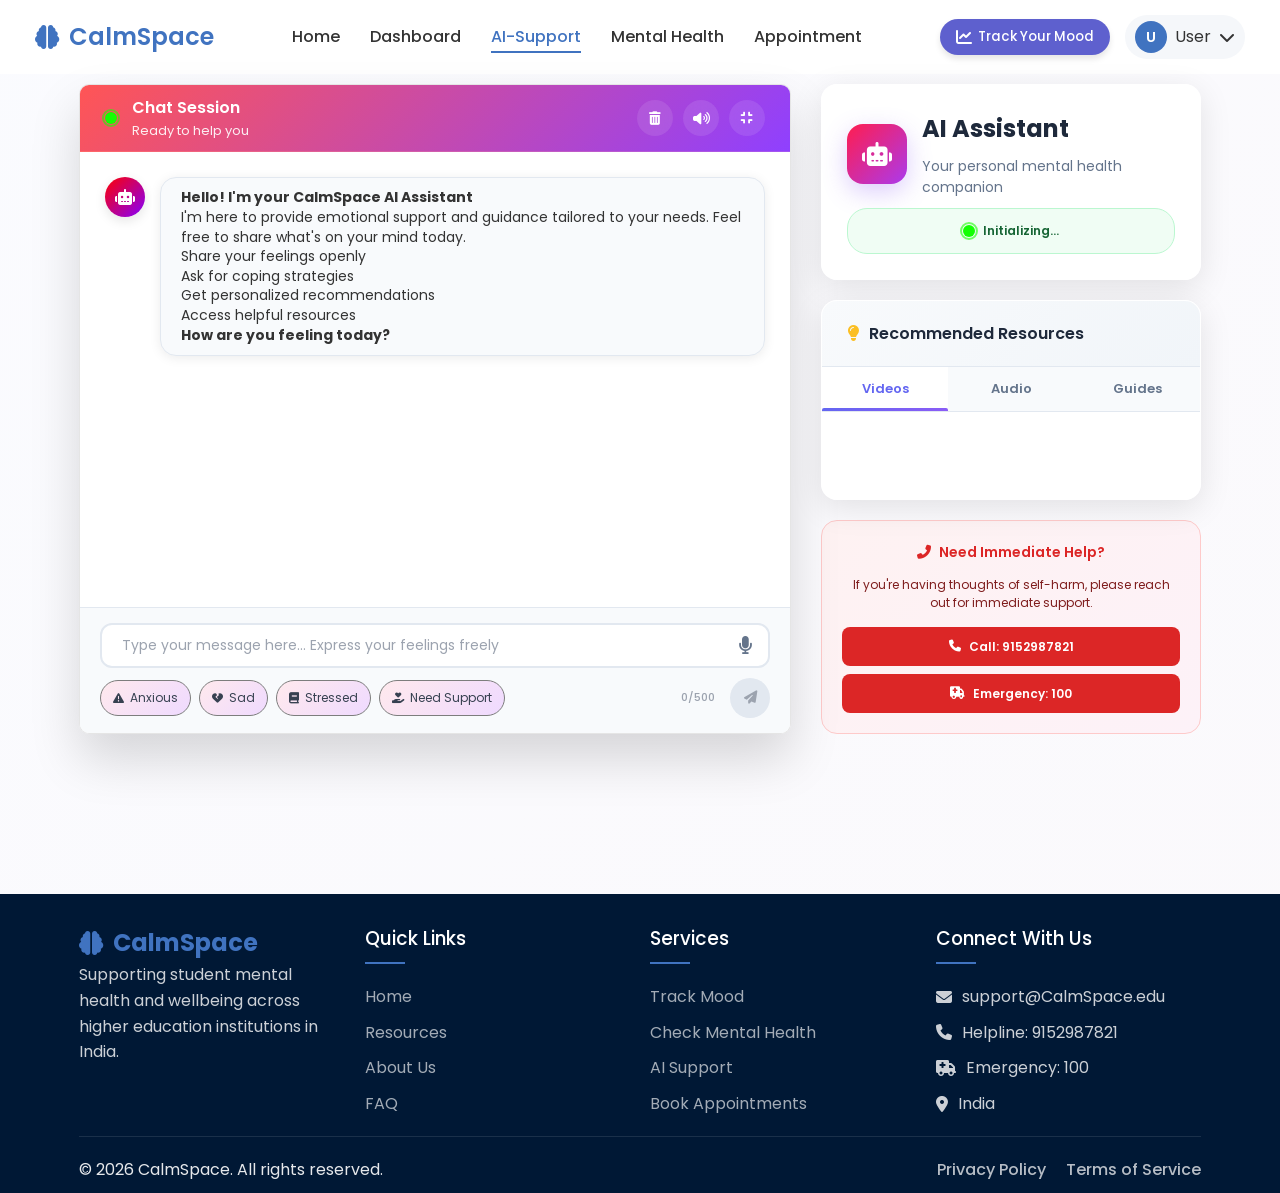
==== AI-support.html @ 94ec0b8b "initial commit - frontend" ====
<!DOCTYPE html>
<html lang="en">
<head>
    <meta charset="UTF-8">
    <meta name="viewport" content="width=device-width, initial-scale=1.0">
    <!-- Primary Meta Tags -->
    <meta name="description" content="CalmSpace AI Support - Get personalized mental health support through our AI-powered chat assistant.">
    <meta name="keywords" content="AI support, mental health chat, student counseling, emotional support, AI therapist">
    <meta name="author" content="CalmSpace Warriors">
    <meta name="robots" content="noindex, nofollow"> <!-- Protected page -->
    <meta name="theme-color" content="#6A0DAD">
    
    <!-- Security Meta Tags -->
    <meta name="referrer" content="strict-origin-when-cross-origin">
    
    <!-- Favicon -->
    <link rel="apple-touch-icon" sizes="180x180" href="images/ico.png">
    <link rel="icon" type="image/png" sizes="32x32" href="images/ico.png">
    <link rel="icon" type="image/png" sizes="16x16" href="images/ico.png">
    <link rel="manifest" href="images/favicon/site.webmanifest">
    
    <!-- Mobile App Capability -->
    <meta name="mobile-web-app-capable" content="yes">
    <meta name="apple-mobile-web-app-capable" content="yes">
    <meta name="apple-mobile-web-app-status-bar-style" content="black-translucent">
    
    <!-- Authentication Required -->
    <meta name="auth-required" content="true">
    
    <title>CalmSpace - AI Support</title>
    <link rel="stylesheet" href="css/styles.css">
    <link rel="stylesheet" href="css/dashboard.css">
    <link rel="stylesheet" href="css/ai-support.css">
    <link rel="stylesheet" href="https://cdnjs.cloudflare.com/ajax/libs/font-awesome/6.4.0/css/all.min.css">
    <link href="https://fonts.googleapis.com/css2?family=Inter:wght@300;400;500;600;700&family=Poppins:wght@300;400;500;600;700&display=swap" rel="stylesheet">
</head>
<body>
    <!-- Add notification container -->
    <div class="notifications-container" id="notifications-container"></div>
    
    <!-- Header Section -->
    <header>
        <div class="container">
            <div class="logo">
                <i class="fas fa-brain"></i>
                <h1>CalmSpace</h1>
            </div>
            <nav>
                <ul class="nav-links">
                    <li><a href="index.html">Home</a></li>
                    <li><a href="dashboard.html">Dashboard</a></li>
                    <li><a href="AI-support.html" class="active">AI-Support</a></li>
                    <li><a href="mental-home.html">Mental Health</a></li>
                    <li><a href="appointment.html">Appointment</a></li>
                </ul>
            </nav>
            <div style="display: flex; gap: 15px; align-items: center;">
                <div id="mood-tracker-container">
                    <button class="mood-tracker-btn" id="mood-tracker-btn" onclick="window.location.href='mood.html'">
                        <i class="fas fa-chart-line"></i> Track Your Mood
                    </button>
                </div>
                
                <!-- User profile dropdown -->
                <div class="user-profile-dropdown">
                    <div class="profile-trigger" id="profile-trigger">
                        <div class="avatar-circle" id="header-avatar">U</div>
                        <span id="header-username">User</span>
                        <i class="fas fa-chevron-down"></i>
                    </div>
                    <div class="dropdown-menu" id="profile-dropdown">
                        <a href="profile.html" class="dropdown-item">
                            <i class="fas fa-user"></i> Profile
                        </a>
                        <a href="settings.html" class="dropdown-item">
                            <i class="fas fa-cog"></i> Settings
                        </a>
                        <div class="dropdown-divider"></div>
                        <a href="#" id="logout-btn" class="dropdown-item">
                            <i class="fas fa-sign-out-alt"></i> Sign Out
                        </a>
                    </div>
                </div>
            </div>
            <div class="hamburger">
                <span></span>
                <span></span>
                <span></span>
            </div>
        </div>
    </header>

    <!-- AI Support Section -->
    <section id="ai-support" class="ai-support-container">
        <div class="container">
            <!-- Chat Interface -->
            <div class="chat-interface">
                <!-- Main Chat Container -->
                <div class="chat-container" id="chat-container">
                    <div class="chat-header">
                        <div class="chat-header-info">
                            <div class="ai-status-indicator"></div>
                            <div class="ai-info">
                                <h3>Chat Session</h3>
                                <p class="ai-status" id="chat-status">Ready to help you</p>
                            </div>
                        </div>
                        <div class="chat-controls">
                            <button class="chat-control-btn" id="clear-chat-btn" title="Clear Chat">
                                <i class="fas fa-trash-alt"></i>
                            </button>
                            <button class="chat-control-btn" id="toggle-speech-btn" title="Read responses aloud">
                                <i class="fas fa-volume-up"></i>
                            </button>
                            <button class="chat-control-btn" id="toggle-chat-btn" title="Minimize Chat">
                                <i class="fas fa-compress"></i>
                            </button>
                        </div>
                    </div>

                    <div class="chat-messages" id="chat-messages">
                        <div class="message ai-message">
                            <div class="message-avatar">
                                <i class="fas fa-robot"></i>
                            </div>
                            <div class="message-content">
                                <div class="message-text">
                                    <h4>Hello! I'm your CalmSpace AI Assistant</h4>
                                    <p>I'm here to provide emotional support and guidance tailored to your needs. Feel free to share what's on your mind today.</p>
                                    <ul>
                                        <li>Share your feelings openly</li>
                                        <li>Ask for coping strategies</li>
                                        <li>Get personalized recommendations</li>
                                        <li>Access helpful resources</li>
                                    </ul>
                                    <p><strong>How are you feeling today?</strong></p>
                                </div>
                                <div class="message-time" id="welcome-time"></div>
                            </div>
                        </div>
                    </div>

                    <div class="typing-indicator" id="typing-indicator">
                        <div class="typing-animation">
                            <div class="typing-dot"></div>
                            <div class="typing-dot"></div>
                            <div class="typing-dot"></div>
                        </div>
                        <span>AI is thinking...</span>
                    </div>
                    
                    <div class="chat-input-container">
                        <div class="chat-input-wrapper">
                            <textarea 
                                id="chat-input" 
                                placeholder="Type your message here... Express your feelings freely"
                                rows="1"
                                maxlength="500"
                            ></textarea>
                            <button class="voice-input-btn" id="voice-input-btn" title="Use voice input">
                                <i class="fas fa-microphone"></i>
                            </button>
                        </div>
                        
                        <div class="input-actions">
                            <div class="input-actions-left">
                                <button class="quick-action-btn" data-message="I'm feeling anxious and overwhelmed">
                                    <i class="fas fa-exclamation-triangle"></i>
                                    Anxious
                                </button>
                                <button class="quick-action-btn" data-message="I'm feeling sad and lonely">
                                    <i class="fas fa-heart-broken"></i>
                                    Sad
                                </button>
                                <button class="quick-action-btn" data-message="I'm stressed about my studies">
                                    <i class="fas fa-book"></i>
                                    Stressed
                                </button>
                                <button class="quick-action-btn" data-message="I need motivation and encouragement">
                                    <i class="fas fa-hand-holding-heart"></i>
                                    Need Support
                                </button>
                            </div>
                            <div class="input-actions-right">
                                <span class="char-count" id="char-count">0/500</span>
                                <button class="send-btn" id="send-btn" disabled>
                                    <i class="fas fa-paper-plane"></i>
                                </button>
                            </div>
                        </div>
                    </div>
                </div>

                <!-- Sidebar -->
                <div class="chat-sidebar">
                    <!-- AI Assistant Header - Updated Structure -->
                    <div class="ai-assistant-header">
                        <div class="ai-header-content">
                            <div class="ai-header-main">
                                <div class="ai-header-avatar">
                                    <i class="fas fa-robot"></i>
                                </div>
                                <div class="ai-header-info">
                                    <h1>AI Assistant</h1>
                                    <p>Your personal mental health companion</p>
                                </div>
                            </div>
                            <div class="mood-status-pill" id="mood-status-pill">
                                <div class="ai-status-indicator"></div>
                                <span id="ai-status">Initializing...</span>
                            </div>
                        </div>
                    </div>

                    <!-- Resources Panel -->
                    <div class="resources-panel" id="resources-panel">
                        <h3>
                            <i class="fas fa-lightbulb"></i>
                            Recommended Resources
                        </h3>
                        
                        <div class="resource-tabs">
                            <button class="resource-tab active" data-tab="videos">Videos</button>
                            <button class="resource-tab" data-tab="audio">Audio</button>
                            <button class="resource-tab" data-tab="guides">Guides</button>
                        </div>
                        
                        <div class="resource-content active" id="videos-content">
                            <!-- Videos will be populated here -->
                        </div>
                        
                        <div class="resource-content" id="audio-content">
                            <!-- Audio will be populated here -->
                        </div>
                        
                        <div class="resource-content" id="guides-content">
                            <!-- Guides will be populated here -->
                        </div>
                    </div>

                    <!-- Crisis Support - Fixed Positioning and Styling -->
                    <div class="crisis-support">
                        <div class="crisis-content">
                            <h4>
                                <i class="fas fa-phone-alt"></i>
                                Need Immediate Help?
                            </h4>
                            <p>If you're having thoughts of self-harm, please reach out for immediate support.</p>
                            <div class="crisis-actions">
                                <a href="tel:9152987821" class="crisis-btn">
                                    <i class="fas fa-phone"></i>
                                    Call: 9152987821
                                </a>
                                <a href="tel:100" class="crisis-btn">
                                    <i class="fas fa-ambulance"></i>
                                    Emergency: 100
                                </a>
                            </div>
                        </div>
                    </div>
                </div>
            </div>
        </div>
    </section>

    <!-- Footer Section - Complete Content Added -->
    <footer id="contact">
        <div class="container">
            <div class="footer-top">
                <div class="footer-column">
                    <div class="logo">
                        <i class="fas fa-brain"></i>
                        <h2>CalmSpace</h2>
                    </div>
                    <p>Supporting student mental health and wellbeing across higher education institutions in India.</p>
                </div>

                <div class="footer-column">
                    <h3>Quick Links</h3>
                    <ul>
                        <li><a href="index.html">Home</a></li>
                        <li><a href="resources.html">Resources</a></li>
                        <li><a href="about.html">About Us</a></li>
                        <li><a href="faq.html">FAQ</a></li>
                    </ul>
                </div>

                <div class="footer-column">
                    <h3>Services</h3>
                    <ul>
                        <li><a href="mood.html">Track Mood</a></li>
                        <li><a href="mental-home.html">Check Mental Health</a></li>
                        <li><a href="AI-support.html">AI Support</a></li>
                        <li><a href="appointment.html">Book Appointments</a></li>
                    </ul>
                </div>

                <div class="footer-column">
                    <h3>Connect With Us</h3>
                    <ul>
                        <li><i class="fas fa-envelope"></i> support@CalmSpace.edu</li>
                        <li><i class="fas fa-phone"></i> Helpline: 9152987821</li>
                        <li><i class="fas fa-ambulance"></i> Emergency: 100</li>
                        <li><i class="fas fa-map-marker-alt"></i> India</li>
                    </ul>
                </div>
            </div>

            <div class="footer-bottom">
                <p>&copy; 2026 CalmSpace. All rights reserved.</p>
                <div class="footer-links">
                    <a href="policy.html">Privacy Policy</a>
                    <a href="terms.html">Terms of Service</a>
                </div>
            </div>
        </div>
    </footer>

    <script src="js/config.js"></script>
    <script src="js/script.js"></script>
    <script src="js/ai-support.js"></script>
</body>
</html>
---- css/styles.css ----
/* Global Styles */
:root {
    --primary-color: #4073c0;
    --secondary-color: #6b8eba;
    --accent-color: #5e60ce;
    --light-color: #f8f9fa;
    --dark-color: #001835;
    --success-color: #4ca154;
    --text-color: #333333;
    --background-color: #ffffff;
    --shadow: 0 4px 6px rgba(0, 0, 0, 0.1);
    --transition: all 0.3s ease;
}

* {
    margin: 0;
    padding: 0;
    box-sizing: border-box;
}

body {
    font-family: 'Poppins', sans-serif;
    color: var(--text-color);
    line-height: 1.6;
    background-color: var(--background-color);
}

.container {
    width: 90%;
    max-width: 1300px;
    margin: 0 auto;
    padding: 0 15px;
}

a {
    text-decoration: none;
    color: inherit;
}

ul {
    list-style: none;
}

button {
    cursor: pointer;
    font-family: 'Poppins', sans-serif;
}

img {
    max-width: 100%;
    height: auto;
}

.section-title {
    text-align: center;
    margin-bottom: 2rem;
    font-weight: 600;
    color: var(--primary-color);
    position: relative;
    padding-bottom: 10px;
}

.section-title::after {
    content: '';
    position: absolute;
    bottom: 0;
    left: 50%;
    transform: translateX(-50%);
    width: 80px;
    height: 3px;
    background-color: var(--accent-color);
    border-radius: 10px;
}

/* Button Styles */
.btn-primary,
.btn-secondary {
    padding: 10px 20px;
    border-radius: 30px;
    font-weight: 500;
    transition: var(--transition);
    border: none;
    outline: none;
}

.btn-primary {
    background-color: var(--primary-color);
    color: white;
    box-shadow: var(--shadow);
}

.btn-primary:hover {
    background-color: #3a5a8c;
    transform: translateY(-2px);
}

.btn-secondary {
    background-color: transparent;
    color: var(--primary-color);
    border: 2px solid var(--primary-color);
}

.btn-secondary:hover {
    background-color: var(--primary-color);
    color: white;
}

/* Header Styles */
header {
    background-color: white;
    box-shadow: 0 2px 10px rgba(0, 0, 0, 0.1);
    top: 0;
    z-index: 100;
    padding: 15px 0;
}

header .container {
    display: flex;
    justify-content: space-between;
    align-items: center;
    margin: 0 20px;
    width: auto;
    max-width: none;
}

.logo {
    display: flex;
    align-items: center;
    gap: 10px;
    color: var(--primary-color);
}

.logo i {
    font-size: 24px;
}

.logo h1 {
    font-size: 24px;
    font-weight: 600;
}

.nav-links {
    display: flex;
    gap: 30px;
}

.nav-links a {
    font-weight: 500;
    transition: var(--transition);
    position: relative;
}

.nav-links a:hover,
.nav-links a.active {
    color: var(--primary-color);
}

.nav-links a::after {
    content: '';
    position: absolute;
    bottom: -5px;
    left: 0;
    width: 0;
    height: 2px;
    background-color: var(--primary-color);
    transition: var(--transition);
}

.nav-links a:hover::after,
.nav-links a.active::after {
    width: 100%;
}

.auth-buttons {
    display: flex;
    gap: 10px;
}

/* New mood tracker button styles */
.mood-tracker-btn {
    background-color: var(--accent-color);
    color: white;
    padding: 8px 16px;
    border-radius: 30px;
    font-weight: 500;
    transition: var(--transition);
    border: none;
    outline: none;
    display: flex;
    align-items: center;
    gap: 6px;
    box-shadow: var(--shadow);
}

.mood-tracker-btn:hover {
    background-color: #4a4cb7;
}

.mood-tracker-btn i {
    font-size: 16px;
}

.mood-tracker-btn .mood-emoji {
    font-size: 1rem;
    margin-bottom: 0px;
}
.hamburger {
    display: none;
    flex-direction: column;
    gap: 5px;
    cursor: pointer;
    padding: 5px;
    z-index: 1000;
}

.hamburger span {
    width: 25px;
    height: 3px;
    background-color: var(--dark-color);
    border-radius: 5px;
    transition: var(--transition);
}

/* Show hamburger on mobile */
@media (max-width: 768px) {
    .hamburger {
        display: flex !important;
    }
    
    .nav-links {
        display: none !important;
    }
    
    .auth-buttons-container {
        display: none !important;
    }
    
    .user-profile-dropdown {
        display: none !important;
    }
    
    .mood-tracker-btn {
        display: none !important;
    }
}

/* Hero Section */
.hero {
    padding: 80px 0;
    background: linear-gradient(135deg, #f5f7fa 0%, #e4e9f2 100%);
}

.hero .container {
    display: flex;
    align-items: center;
    gap: 30px;
}

.hero-content {
    flex: 1;
}

.hero-content h1 {
    font-size: 2.8rem;
    margin-bottom: 20px;
    color: var(--primary-color);
    line-height: 1.2;
}

.hero-content p {
    font-size: 1.1rem;
    margin-bottom: 30px;
    color: var(--text-color);
}

.hero-buttons {
    display: flex;
    gap: 15px;
}

.hero-image {
    flex: 1;
    border-radius: 10px;
    overflow: hidden;
}

/* About Section Styles */
.about {
    padding: 100px 0;
    background-color: var(--background-color);
    position: relative;
    overflow: hidden;
}

.about::before {
    content: '';
    position: absolute;
    top: -100px;
    right: -100px;
    width: 300px;
    height: 300px;
    background-color: rgba(89, 134, 200, 0.05);
    border-radius: 50%;
    z-index: 0;
}

.about-container {
    display: flex;
    align-items: center;
    gap: 50px;
    position: relative;
    z-index: 1;
}

.about-content {
    flex: 1;
}

.about-text h3 {
    font-size: 1.8rem;
    margin-bottom: 20px;
    color: var(--primary-color);
}

.about-text p {
    margin-bottom: 20px;
    line-height: 1.8;
}

.key-points {
    display: grid;
    grid-template-columns: repeat(2, 1fr);
    gap: 30px;
    margin-top: 40px;
}

.key-point {
    display: flex;
    align-items: center;
    gap: 15px;
    transition: transform 0.3s ease;
}

.key-point:hover {
    transform: translateY(-5px);
}

.key-icon {
    width: 60px;
    height: 60px;
    background-color: rgba(74, 111, 165, 0.1);
    border-radius: 50%;
    display: flex;
    align-items: center;
    justify-content: center;
    flex-shrink: 0;
}

.key-icon i {
    font-size: 24px;
    color: var(--primary-color);
}

.key-info h4 {
    font-size: 1.8rem;
    font-weight: 600;
    color: var(--primary-color);
    margin-bottom: 5px;
    line-height: 1;
}

.key-info p {
    font-size: 0.9rem;
    color: var(--text-color);
    margin-bottom: 0;
}

.about-image {
    flex: 1;
    position: relative;
}

.image-container {
    position: relative;
    border-radius: 10px;
    overflow: hidden;
    box-shadow: var(--shadow);
}

.image-container img {
    width: 100%;
    height: auto;
    display: block;
    transition: transform 0.5s ease;
}

.image-container:hover img {
    transform: scale(1.05);
}

.image-overlay {
    position: absolute;
    top: 0;
    left: 0;
    width: 100%;
    height: 100%;
    background: linear-gradient(to bottom right, rgba(74, 111, 165, 0.2), transparent);
}

.experience-badge {
    position: absolute;
    bottom: -20px;
    left: -20px;
    width: 120px;
    height: 120px;
    background-color: var(--primary-color);
    border-radius: 50%;
    display: flex;
    flex-direction: column;
    align-items: center;
    justify-content: center;
    color: white;
    box-shadow: 0 5px 15px rgba(0, 0, 0, 0.2);
    padding: 15px;
    text-align: center;
}

.experience-badge .years {
    font-size: 2rem;
    font-weight: 700;
    line-height: 1;
}

.experience-badge .text {
    font-size: 0.8rem;
    margin-top: 5px;
}

/* Quick Links Section */
.quick-links {
    padding: 80px 0;
    background-color: var(--light-color);
}

.services-grid {
    display: grid;
    grid-template-columns: repeat(auto-fit, minmax(250px, 1fr));
    gap: 30px;
}

.service-card {
    background-color: white;
    border-radius: 10px;
    padding: 30px;
    box-shadow: var(--shadow);
    transition: var(--transition);
    text-align: center;
}

.service-card:hover {
    transform: translateY(-10px);
    box-shadow: 0 10px 20px rgba(0, 0, 0, 0.1);
}

.icon-container {
    width: 70px;
    height: 70px;
    background-color: rgba(74, 111, 165, 0.1);
    border-radius: 50%;
    display: flex;
    align-items: center;
    justify-content: center;
    margin: 0 auto 20px;
}

.icon-container i {
    font-size: 30px;
    color: var(--primary-color);
}

.service-card h3 {
    margin-bottom: 15px;
    color: var(--primary-color);
}

.service-card p {
    margin-bottom: 20px;
    color: var(--text-color);
}

.learn-more {
    color: var(--primary-color);
    font-weight: 500;
    display: inline-flex;
    align-items: center;
    gap: 5px;
    transition: var(--transition);
}

.learn-more:hover {
    gap: 8px;
}

/* Footer Section */
footer {
    background-color: var(--dark-color);
    color: white;
    padding: 30px 0 10px;
}

.footer-top {
    display: grid;
    grid-template-columns: repeat(auto-fit, minmax(200px, 1fr));
    gap: 20px;
    margin-bottom: 10px;
}

.footer-column h3 {
    margin-bottom: 20px;
    font-weight: 500;
    position: relative;
    padding-bottom: 10px;
}

.footer-column h3::after {
    content: '';
    position: absolute;
    bottom: 0;
    left: 0;
    width: 40px;
    height: 2px;
    background-color: var(--primary-color);
}

.footer-column p {
    margin-bottom: 20px;
    opacity: 0.8;
}

.footer-column ul li {
    margin-bottom: 10px;
}

.footer-column ul li a,
.footer-column ul li {
    opacity: 0.8;
    transition: var(--transition);
    display: flex;
    align-items: center;
    gap: 10px;
}

.footer-column ul li a:hover {
    opacity: 1;
    color: var(--primary-color);
}

.social-icons {
    display: flex;
    gap: 15px;
}

.social-icons a {
    width: 40px;
    height: 40px;
    background-color: rgba(255, 255, 255, 0.1);
    border-radius: 50%;
    display: flex;
    align-items: center;
    justify-content: center;
    transition: var(--transition);
}

.social-icons a:hover {
    background-color: var(--primary-color);
    transform: translateY(-3px);
}

.footer-bottom {
    padding-top: 20px;
    border-top: 1px solid rgba(255, 255, 255, 0.1);
    display: flex;
    flex-wrap: wrap;
    justify-content: space-between;
    align-items: center;
    gap: 20px;
    color: rgba(255, 255, 255, 0.9);
}

.footer-bottom a {
    color: rgba(183, 255, 228, 0.8);
    font-weight: 500;
}
.footer-bottom a:hover {
    color: rgb(164, 255, 222);
    text-decoration: none;
}

.footer-links {
    display: flex;
    gap: 20px;
}

.footer-links a {
    color: rgba(255, 255, 255, 0.712);
    transition: var(--transition);
}

.footer-links a:hover {
    opacity: 1;
    text-decoration: none;
    color: rgba(255, 255, 255, 0.947);
}

/* Animation Classes */
.fade-in {
    opacity: 0;
    transform: translateY(20px);
    animation: fadeIn 0.8s forwards;
}

.slide-up {
    opacity: 0;
    transform: translateY(30px);
}

@keyframes fadeIn {
    to {
        opacity: 1;
        transform: translateY(0);
    }
}

/* Brain Image with Neon Effects */
.brain-container {
    position: relative;
    width: 100%;
    height: 400px;
    display: flex;
    justify-content: center;
    align-items: center;
    overflow: hidden;
    border-radius: 10px;
}

.brain-img {
    height: 100%;
    width: auto;
    object-fit: contain;
    position: relative;
    z-index: 2;
    animation: pulse 4s infinite alternate;
}

.neon-glow {
    position: absolute;
    top: 50%;
    left: 50%;
    transform: translate(-50%, -50%);
    width: 70%;
    height: 70%;
    background: radial-gradient(circle,
            rgba(94, 96, 206, 0.6) 0%,
            rgba(74, 111, 165, 0.4) 30%,
            rgba(0, 0, 0, 0) 70%);
    border-radius: 50%;
    filter: blur(20px);
    animation: glow 3s infinite alternate;
    z-index: 1;
}

/* Stars twinkling effect */
.stars-container {
    position: absolute;
    width: 100%;
    height: 100%;
    z-index: 1;
}

.star {
    position: absolute;
    width: 5px;
    height: 5px;
    background-color: rgb(10, 63, 255);
    border-radius: 50%;
    animation: twinkle 3s infinite alternate;
}

.star:nth-child(odd) {
    animation-duration: 4s;
    animation-delay: 0.5s;
}

.star:nth-child(3n) {
    animation-duration: 5s;
    animation-delay: 1s;
}

.star:nth-child(4n) {
    width: 5px;
    height: 5px;
}

/* Neural network lines */
.neural-lines {
    position: absolute;
    width: 100%;
    height: 100%;
    z-index: 1;
}

.line {
    position: absolute;
    background: linear-gradient(90deg, transparent, var(--primary-color), transparent);
    height: 2px;
    width: 0;
    opacity: 0.7;
    animation: lineGrow 3s forwards infinite;
}

.line-1 {
    top: 30%;
    left: 20%;
    transform: rotate(30deg);
    animation-delay: 0.2s;
}

.line-2 {
    top: 60%;
    left: 30%;
    transform: rotate(-40deg);
    animation-delay: 0.8s;
}

.line-3 {
    top: 40%;
    right: 20%;
    transform: rotate(-20deg);
    animation-delay: 1.5s;
}

.line-4 {
    top: 70%;
    right: 25%;
    transform: rotate(35deg);
    animation-delay: 0.5s;
}

.line-5 {
    top: 25%;
    right: 40%;
    transform: rotate(15deg);
    animation-delay: 1.2s;
}

.line-6 {
    top: 55%;
    left: 35%;
    transform: rotate(-10deg);
    animation-delay: 0.9s;
}

/* Pulse circles */
.pulse-circles {
    position: absolute;
    width: 100%;
    height: 100%;
    z-index: 0;
}

.pulse-circle {
    position: absolute;
    border-radius: 50%;
    background-color: transparent;
    border: 2px solid var(--accent-color);
    opacity: 0;
    top: 50%;
    left: 50%;
    transform: translate(-50%, -50%);
    animation: pulseCircle 4s infinite;
}

.pulse-circle:nth-child(1) {
    animation-delay: 0s;
}

.pulse-circle:nth-child(2) {
    animation-delay: 1.3s;
}

.pulse-circle:nth-child(3) {
    animation-delay: 2.6s;
}

/* Animation keyframes */
@keyframes pulse {
    0% {
        filter: contrast(1.2) brightness(1.1);
    }

    100% {
        filter: contrast(1.4) brightness(1.3);
    }
}

@keyframes glow {
    0% {
        opacity: 0.6;
        transform: translate(-50%, -50%) scale(0.9);
    }

    100% {
        opacity: 0.8;
        transform: translate(-50%, -50%) scale(1.1);
    }
}

@keyframes twinkle {
    0% {
        opacity: 0.2;
        box-shadow: 0 0 2px #fff, 0 0 4px #fff;
    }

    50% {
        opacity: 1;
        box-shadow: 0 0 8px #fff, 0 0 12px var(--primary-color);
    }

    100% {
        opacity: 0.2;
        box-shadow: 0 0 2px #fff, 0 0 4px #fff;
    }
}

@keyframes lineGrow {
    0% {
        width: 0;
        opacity: 0.2;
    }

    50% {
        width: 100px;
        opacity: 0.7;
    }

    100% {
        width: 0;
        opacity: 0.2;
    }
}

@keyframes pulseCircle {
    0% {
        width: 40%;
        height: 40%;
        opacity: 0.7;
    }

    100% {
        width: 90%;
        height: 90%;
        opacity: 0;
    }
}

/* Data Visualization Section */
.data-visualization {
    padding: 80px 0;
    background: linear-gradient(135deg, #f8f9fa 0%, #eaecf0 100%);
}

.data-grid {
    display: grid;
    grid-template-columns: 1fr 1fr;
    gap: 40px;
}

/* Map Styles */
.map-container,
.stats-container {
    background-color: white;
    border-radius: 10px;
    box-shadow: var(--shadow);
    padding: 25px;
    position: relative;
}

.map-container h3,
.stats-container h3 {
    color: var(--primary-color);
    margin-bottom: 20px;
    text-align: center;
    font-weight: 600;
}

.india-map-wrapper {
    position: relative;
    width: 100%;
    height: 550px;
    /* Increased height further */
    overflow: visible;
    /* Changed from hidden to visible */
    border-radius: 10px;
    margin-bottom: 20px;
}

#india-map-object {
    width: 100%;
    height: 100%;
    overflow: visible;
}

/* Add this class to ensure SVG scales properly */
svg {
    width: 100%;
    height: 100%;
    max-width: 100%;
    max-height: 100%;
}

.india-map-wrapper {
    position: relative;
    width: 100%;
    height: 475px;
    /* Increased height further */
    overflow: visible;
    /* Changed from hidden to visible */
    border-radius: 10px;
    margin-bottom: 20px;
}

#india-map-object {
    width: 100%;
    height: 100%;
    overflow: visible;
}

/* Ensure mobile responsiveness */
@media (max-width: 768px) {
    .india-map-wrapper {
        height: 500px;
    }
}

@media (max-width: 576px) {
    .india-map-wrapper {
        height: 450px;
    }
}

#india-map {
    width: 100%;
    height: 100%;
}

#india-map path {
    fill: #e4e9f2;
    stroke: #ffffff;
    stroke-width: 1;
    transition: fill 0.3s ease;
    cursor: pointer;
}

#india-map path:hover {
    fill: #bfd0e9;
}

#india-map path.active {
    fill: var(--primary-color);
}

#map-tooltip {
    position: absolute;
    background-color: rgba(0, 0, 0, 0.8);
    color: white;
    padding: 5px 10px;
    border-radius: 5px;
    font-size: 14px;
    pointer-events: none;
    display: none;
    z-index: 10;
}

.map-legend {
    display: flex;
    justify-content: center;
    gap: 20px;
    margin-top: 15px;
}

.legend-item {
    display: flex;
    align-items: center;
    gap: 8px;
    font-size: 14px;
}

.legend-color {
    width: 16px;
    height: 16px;
    border-radius: 4px;
}

/* Stats Styles */
.stats-wrapper {
    display: grid;
    grid-template-columns: repeat(2, 1fr);
    gap: 20px;
    margin-bottom: 30px;
}

.stat-card {
    background-color: #f8f9fa;
    border-radius: 8px;
    padding: 15px;
    display: flex;
    align-items: center;
    gap: 15px;
    transition: transform 0.3s ease, box-shadow 0.3s ease;
    height: 100%;
}

.stat-card:hover {
    transform: translateY(-5px);
    box-shadow: 0 5px 15px rgba(0, 0, 0, 0.1);
}

.stat-icon {
    width: 50px;
    height: 50px;
    background-color: rgba(74, 111, 165, 0.15);
    border-radius: 50%;
    display: flex;
    justify-content: center;
    align-items: center;
    flex-shrink: 0;
}

.stat-icon i {
    font-size: 22px;
    color: var(--primary-color);
}

.stat-info h4 {
    font-size: 15px;
    color: var(--text-color);
    margin-bottom: 5px;
    font-weight: 500;
}

.stat-info p {
    font-size: 18px;
    font-weight: 600;
    color: var(--primary-color);
}

.chart-container {
    width: 100%;
    height: 200px;
    margin-top: 20px;
}

/* Animation for data transition */
@keyframes numberChange {
    0% {
        opacity: 0;
        transform: translateY(10px);
    }

    100% {
        opacity: 1;
        transform: translateY(0);
    }
}

.stat-info p.changing {
    animation: numberChange 0.5s ease forwards;
}

/* Unique styles for each stat card */
.stat-card:nth-child(1) {
    background-color: #22b13015;
    border-left: 4px solid #22b130;
}

.stat-card:nth-child(2) {
    background-color: #fb000015;
    border-left: 4px solid #fb0000;
}

.stat-card:nth-child(3) {
    background-color: #d200cb15;
    border-left: 4px solid #d200cb;
}

.stat-card:nth-child(4) {
    background-color: #ffb80015;
    border-left: 4px solid #ffb800;
}

/* Responsive adjustments for brain visualization */
@media (max-width: 768px) {
    .brain-container {
        height: 300px;
    }

    .line {
        max-width: 60px;
    }
}

@media (max-width: 576px) {
    .brain-container {
        height: 250px;
    }
}

/* Responsive Styles */
@media (max-width: 992px) {
    .hero .container {
        flex-direction: column;
    }

    .hero-content,
    .hero-image {
        width: 100%;
    }

    .nav-links {
        gap: 15px;
    }
}

@media (max-width: 768px) {

    .nav-links,
    .auth-buttons,
    .mood-tracker-btn {
        display: none;
    }

    .hamburger {
        display: flex;
    }

    .footer-bottom {
        flex-direction: column;
        text-align: center;
    }

    .footer-links {
        justify-content: center;
    }

    .hero-content h1 {
        font-size: 2.2rem;
    }
}

/* Hide hamburger in desktop */
.hamburger {
    display: none;
    cursor: pointer;
}

/* Mobile Navbar */
@media (max-width: 768px) {
    .nav-links {
        position: absolute;
        top: 70px;
        right: 0;
        width: 100%;
        background: #fff;
        flex-direction: column;
        align-items: center;
        display: none;
        padding: 20px 0;
        box-shadow: 0 5px 10px rgba(0,0,0,0.1);
    }

    .nav-links.active {
        display: flex;
    }

    .hamburger {
        display: block;
    }
} 
@media (max-width: 768px) {
    .hero .container {
        flex-direction: column;
        text-align: center;
    }

    .hero-content {
        width: 100%;
    }

    .hero-image {
        margin-top: 20px;
    }

    .hero-buttons {
        flex-direction: column;
        gap: 10px;
    }
}
.services-grid,
.resources-grid,
.data-grid {
    display: grid;
    grid-template-columns: repeat(4, 1fr);
    gap: 20px;
}

/* Tablet */
@media (max-width: 992px) {
    .services-grid,
    .resources-grid,
    .data-grid {
        grid-template-columns: repeat(2, 1fr);
    }
}

/* Mobile */
@media (max-width: 576px) {
    .services-grid,
    .resources-grid,
    .data-grid {
        grid-template-columns: 1fr;
    }
}
@media (max-width: 768px) {
    .about-container {
        flex-direction: column;
    }

    .about-image {
        margin-top: 20px;
    }
}
@media (max-width: 576px) {
    .hero-buttons {
        flex-direction: column;
        width: 100%;
    }

    .hero-buttons button {
        width: 100%;
        margin-bottom: 10px;
    }

    .section-title {
        font-size: 1.5rem;
    }
}

@media (max-width: 992px) {
    .data-grid {
        grid-template-columns: 1fr;
    }

    .map-container,
    .stats-container {
        width: 100%;
    }
}

@media (max-width: 768px) {
    .stats-wrapper {
        grid-template-columns: 1fr;
    }

    .india-map-wrapper {
        height: 500px;
        /* Increased height for mobile too */
    }
}

@media (max-width: 576px) {
    .india-map-wrapper {
        height: 450px;
    }
}

/* Resources Section */
.resources {
    padding: 80px 0;
    background: linear-gradient(135deg, #f8f9fa 0%, #eaecf0 100%);
}

.section-description {
    text-align: center;
    max-width: 800px;
    margin: 0 auto 40px;
    color: var(--text-color);
}

.resources-tabs {
    display: flex;
    justify-content: center;
    gap: 15px;
    margin-bottom: 40px;
    flex-wrap: wrap;
}

.tab-button {
    padding: 12px 24px;
    background-color: white;
    border: none;
    border-radius: 30px;
    font-weight: 500;
    color: var(--text-color);
    cursor: pointer;
    transition: var(--transition);
    box-shadow: 0 2px 5px rgba(0, 0, 0, 0.05);
    display: flex;
    align-items: center;
    gap: 8px;
}

.tab-button i {
    font-size: 16px;
    color: var(--primary-color);
}

.tab-button.active,
.tab-button:hover {
    background-color: var(--primary-color);
    color: white;
    transform: translateY(-2px);
    box-shadow: 0 4px 8px rgba(0, 0, 0, 0.1);
}

.tab-button.active i,
.tab-button:hover i {
    color: white;
}

.tab-content {
    display: none;
}

.tab-content.active {
    display: block;
    animation: fadeIn 0.5s ease;
}

.resources-grid {
    display: grid;
    grid-template-columns: repeat(auto-fit, minmax(300px, 1fr));
    gap: 30px;
}

.resource-card {
    background-color: white;
    border-radius: 12px;
    overflow: hidden;
    box-shadow: var(--shadow);
    transition: var(--transition);
    height: 100%;
    display: flex;
    flex-direction: column;
}

.resource-card:hover {
    transform: translateY(-10px);
    box-shadow: 0 10px 20px rgba(0, 0, 0, 0.1);
}

.resource-thumbnail {
    position: relative;
    height: 180px;
    overflow: hidden;
}

.resource-thumbnail img {
    width: 100%;
    height: 100%;
    object-fit: cover;
    transition: transform 0.5s ease;
}

.resource-card:hover .resource-thumbnail img {
    transform: scale(1.05);
}

.play-icon {
    position: absolute;
    top: 50%;
    left: 50%;
    transform: translate(-50%, -50%);
    color: white;
    font-size: 50px;
    opacity: 0.8;
    transition: var(--transition);
    text-shadow: 0 2px 10px rgba(0, 0, 0, 0.3);
}

.resource-card:hover .play-icon {
    opacity: 1;
    transform: translate(-50%, -50%) scale(1.1);
}

.guide-icon {
    position: absolute;
    bottom: 15px;
    right: 15px;
    background-color: var(--primary-color);
    color: white;
    width: 40px;
    height: 40px;
    border-radius: 50%;
    display: flex;
    align-items: center;
    justify-content: center;
    font-size: 18px;
    box-shadow: 0 2px 5px rgba(0, 0, 0, 0.2);
}

.resource-card h3 {
    padding: 20px 20px 10px;
    color: var(--primary-color);
    font-size: 18px;
    margin: 0;
}

.resource-card p {
    padding: 0 20px;
    color: var(--text-color);
    font-size: 14px;
    flex-grow: 1;
    margin-bottom: 10px;
}

.resource-link {
    display: block;
    padding: 0 20px 20px;
    color: var(--primary-color);
    font-weight: 500;
    display: flex;
    align-items: center;
    gap: 5px;
    transition: var(--transition);
    margin-top: auto;
}

.resource-link:hover {
    gap: 8px;
}

.center-button {
    text-align: center;
    margin-top: 40px;
}

/* Data note styling */
.data-note {
    font-size: 1rem;
    margin-top: 10px;
    padding: 5px 10px;
    background-color: rgba(91, 109, 202, 0.075);
    border-left: 3px solid #002fff;
    border-radius: 4px;
    font-size: 11px;
    color: var(--text-color);
    display: flex;
    align-items: center;
    gap: 8px;
}

.data-note i {
    color: var(--primary-color);
    font-size: 12px;
}

/* Password visibility toggle styles */
.password-field {
    position: relative;
}

.password-toggle {
    position: absolute;
    right: 12px;
    top: 50%;
    transform: translateY(-50%);
    background: none;
    border: none;
    color: var(--secondary-color);
    cursor: pointer;
    font-size: 14px;
    padding: 15px;
    transition: color 0.2s ease;
}

.password-toggle:hover {
    color: var(--primary-color);
}

/* For password fields, adjust the right padding to prevent text overlap with the toggle button */
.password-field input[type="password"],
.password-field input[type="text"] {
    padding-right: 40px;
}

/* Date of birth input styles */
.dob-container {
    display: flex;
    gap: 10px;
}

.dob-input {
    flex: 1;
    position: relative;
}

.dob-input input,
.dob-input select {
    width: 100%;
    padding: 12px;
    border: 1px solid #ddd;
    border-radius: 6px;
    font-size: 14px;
    transition: var(--transition);
}

.dob-input input:focus,
.dob-input select:focus {
    border-color: var(--primary-color);
    box-shadow: 0 0 0 2px rgba(64, 115, 192, 0.2);
    outline: none;
}

.dob-input label {
    font-size: 12px;
    color: var(--text-color);
    margin-top: 5px;
    display: block;
    text-align: center;
}

/* Responsive adjustments for DOB container */
@media (max-width: 768px) {
    .dob-container {
        flex-direction: column;
        gap: 15px;
    }
}

/* Auth Dialog Styles */
.auth-dialog {
    position: fixed;
    top: 0;
    left: 0;
    width: 100%;
    height: 100%;
    background-color: rgba(0, 0, 0, 0.5);
    display: flex;
    align-items: center;
    justify-content: center;
    z-index: 1000;
    opacity: 0;
    visibility: hidden;
    transition: opacity 0.3s ease, visibility 0.3s ease;
}

.auth-dialog.active {
    opacity: 1;
    visibility: visible;
}

.auth-container {
    background-color: #fff;
    border-radius: 10px;
    width: 90%;
    max-width: 900px;
    max-height: 90vh;
    overflow-y: auto;
    box-shadow: 0 10px 30px rgba(0, 0, 0, 0.2);
    position: relative;
    animation: dialogFadeIn 0.5s ease forwards;
    display: flex;
}

.forgot-password-container {
    max-width: 500px;
}

.auth-close {
    position: absolute;
    top: 15px;
    right: 15px;
    width: 30px;
    height: 30px;
    background-color: rgba(255, 255, 255, 0.9);
    border-radius: 50%;
    display: flex;
    align-items: center;
    justify-content: center;
    cursor: pointer;
    z-index: 10;
    box-shadow: 0 2px 5px rgba(0, 0, 0, 0.1);
    transition: var(--transition);
}

.auth-close:hover {
    background-color: var(--primary-color);
    color: white;
}

.auth-content {
    display: flex;
    width: 100%;
}

.auth-image {
    flex: 1;
    position: relative;
    overflow: hidden;
    border-radius: 10px 0 0 10px;
    display: flex;
    align-items: flex-end;
}

.auth-image img {
    width: 100%;
    height: 100%;
    object-fit: cover;
    position: absolute;
    top: 0;
    left: 0;
}

.auth-image-text {
    position: relative;
    z-index: 2;
    padding: 30px;
    color: white;
    background: linear-gradient(to top, rgba(0, 0, 0, 0.8), transparent);
    width: 100%;
}

.auth-image-text h3 {
    font-size: 24px;
    margin-bottom: 10px;
}

.auth-form {
    flex: 1.2;
    padding: 40px;
    max-height: 90vh;
    overflow-y: auto;
}

.auth-form.centered {
    flex: 1;
}

.form-header {
    margin-bottom: 30px;
    text-align: center;
}

.form-header .logo {
    margin-bottom: 20px;
    justify-content: center;
}

.form-header h3 {
    font-size: 24px;
    color: var(--primary-color);
    margin-bottom: 10px;
}

.form-header p {
    color: var(--text-color);
    font-size: 14px;
}

.form-group {
    margin-bottom: 20px;
}

.form-row {
    display: flex;
    gap: 15px;
    margin-bottom: 0;
}

.form-group.half {
    flex: 1;
}

label {
    display: block;
    margin-bottom: 8px;
    font-weight: 500;
    color: var(--text-color);
}

.input-with-icon {
    position: relative;
}

.input-with-icon i {
    position: absolute;
    left: 12px;
    top: 50%;
    transform: translateY(-50%);
    color: var(--secondary-color);
}

.input-with-icon input {
    width: 100%;
    padding: 12px 12px 12px 40px;
    border: 1px solid #ddd;
    border-radius: 6px;
    font-size: 14px;
    transition: var(--transition);
}

.input-with-icon input:focus {
    border-color: var(--primary-color);
    box-shadow: 0 0 0 2px rgba(64, 115, 192, 0.2);
    outline: none;
}

.captcha-container {
    display: flex;
    gap: 10px;
    margin-bottom: 10px;
    align-items: center;
}

.captcha-display {
    flex: 1;
    height: 50px;
    background-color: #f5f7fa;
    border-radius: 6px;
    display: flex;
    align-items: center;
    justify-content: center;
    font-family: 'Courier New', monospace;
    font-size: 24px;
    font-weight: bold;
    letter-spacing: 4px;
    color: var(--primary-color);
    position: relative;
    overflow: hidden;
    user-select: none;
}

.captcha-display::before {
    content: '';
    position: absolute;
    width: 100%;
    height: 100%;
    background: repeating-linear-gradient(45deg,
            transparent,
            transparent 5px,
            rgba(0, 0, 0, 0.03) 5px,
            rgba(0, 0, 0, 0.03) 10px);
}

.refresh-captcha {
    background-color: var(--primary-color);
    color: white;
    border: none;
    width: 40px;
    height: 40px;
    border-radius: 6px;
    display: flex;
    align-items: center;
    justify-content: center;
    cursor: pointer;
    transition: var(--transition);
}

.refresh-captcha:hover {
    background-color: #3a5a8c;
}

.form-options {
    display: flex;
    justify-content: space-between;
    align-items: center;
    margin-bottom: 20px;
}

.remember-me {
    display: flex;
    align-items: center;
    gap: 8px;
}

.forgot-password {
    color: var(--primary-color);
    font-weight: 500;
    transition: var(--transition);
}

.forgot-password:hover {
    text-decoration: underline;
}

.checkbox-group {
    display: flex;
    align-items: flex-start;
    gap: 10px;
}

.checkbox-group input[type="checkbox"] {
    margin-top: 3px;
}

.checkbox-group label {
    font-size: 14px;
    margin-bottom: 0;
}

.checkbox-group a {
    color: var(--primary-color);
    font-weight: 500;
}

.btn-primary.full-width {
    width: 100%;
    padding: 12px;
    font-size: 16px;
    margin-bottom: 20px;
}

.auth-footer {
    text-align: center;
    font-size: 14px;
}

.auth-footer a {
    color: var(--primary-color);
    font-weight: 500;
}

.otp-container {
    display: flex;
    justify-content: center;
    gap: 10px;
    margin: 30px 0;
}

.otp-input {
    width: 50px;
    height: 60px;
    border: 1px solid #ddd;
    border-radius: 8px;
    font-size: 24px;
    text-align: center;
    transition: var(--transition);
}

.otp-input:focus {
    border-color: var(--primary-color);
    box-shadow: 0 0 0 2px rgba(64, 115, 192, 0.2);
    outline: none;
}

.resend-container {
    text-align: center;
    margin-bottom: 20px;
}

.resend-container p {
    margin-bottom: 5px;
    font-size: 14px;
}

#resend-otp {
    color: var(--primary-color);
    font-weight: 500;
}

#resend-timer {
    color: var(--text-color);
    font-size: 12px;
}

@keyframes dialogFadeIn {
    from {
        transform: translateY(20px);
        opacity: 0;
    }

    to {
        transform: translateY(0);
        opacity: 1;
    }
}

/* Notification System */
.notifications-container {
    position: fixed;
    top: 20px;
    right: 20px;
    z-index: 9999;
    width: 350px;
    max-width: calc(100vw - 40px);
}

.notification {
    margin-bottom: 10px;
    padding: 15px;
    border-radius: 8px;
    box-shadow: 0 3px 10px rgba(0, 0, 0, 0.15);
    transform: translateX(120%);
    opacity: 0;
    animation: slide-in 0.4s ease forwards;
    display: flex;
    align-items: flex-start;
    position: relative;
    transition: all 0.3s ease;
}

.notification.hiding {
    opacity: 0;
    transform: translateX(120%);
}

.notification-icon {
    margin-right: 15px;
    font-size: 18px;
    display: flex;
    align-items: center;
    justify-content: center;
}

.notification-content {
    flex: 1;
}

.notification-title {
    font-weight: 600;
    margin-bottom: 5px;
    font-size: 16px;
}

.notification-message {
    font-size: 14px;
    line-height: 1.4;
}

.notification-close {
    position: absolute;
    top: 10px;
    right: 10px;
    background: none;
    border: none;
    color: inherit;
    opacity: 0.7;
    cursor: pointer;
    font-size: 14px;
    padding: 0;
    width: 20px;
    height: 20px;
    display: flex;
    align-items: center;
    justify-content: center;
    transition: opacity 0.2s;
}

.notification-close:hover {
    opacity: 1;
}

.notification-progress {
    position: absolute;
    bottom: 0;
    left: 0;
    height: 3px;
    width: 100%;
    transform-origin: left;
}

/* Notification types */
.notification.success {
    background-color: #edf7ed;
    color: #1e4620;
    border-left: 4px solid #4caf50;
}

.notification.success .notification-progress {
    background-color: #4caf50;
}

.notification.error {
    background-color: #fdeded;
    color: #5f2120;
    border-left: 4px solid #ef5350;
}

.notification.error .notification-progress {
    background-color: #ef5350;
}

.notification.info {
    background-color: #e5f6fd;
    color: #014361;
    border-left: 4px solid #03a9f4;
}

.notification.info .notification-progress {
    background-color: #03a9f4;
}

.notification.warning {
    background-color: #fff4e5;
    color: #663c00;
    border-left: 4px solid #ff9800;
}

.notification.warning .notification-progress {
    background-color: #ff9800;
}

@keyframes slide-in {
    to {
        transform: translateX(0);
        opacity: 1;
    }
}

@keyframes progress-shrink {
    to {
        transform: scaleX(0);
    }
}

.user-profile-dropdown {
    position: relative;
}

.profile-trigger {
    display: flex;
    align-items: center;
    gap: 8px;
    cursor: pointer;
    padding: 6px 10px;
    border-radius: 30px;
    background-color: #f5f7fa;
    transition: all 0.3s ease;
}

.profile-trigger:hover {
    background-color: #e4e9f2;
}

.avatar-circle {
    width: 32px;
    height: 32px;
    border-radius: 50%;
    background-color: var(--primary-color);
    color: white;
    display: flex;
    align-items: center;
    justify-content: center;
    font-weight: 600;
    font-size: 14px;
}

.dropdown-menu {
    position: absolute;
    top: calc(100% + 5px);
    right: 0;
    width: 200px;
    background-color: white;
    border-radius: 8px;
    box-shadow: 0 5px 15px rgba(0, 0, 0, 0.1);
    padding: 8px 0;
    opacity: 0;
    visibility: hidden;
    transform: translateY(-10px);
    transition: all 0.3s ease;
    z-index: 1000;
}

.dropdown-menu.active {
    opacity: 1;
    visibility: visible;
    transform: translateY(0);
}

.dropdown-item {
    display: flex;
    align-items: center;
    gap: 10px;
    padding: 10px 15px;
    color: var(--text-color);
    transition: background-color 0.2s ease;
}

.dropdown-item:hover {
    background-color: #f5f7fa;
    color: var(--primary-color);
}

.dropdown-divider {
    height: 1px;
    background-color: #e4e9f2;
    margin: 5px 0;
}

/* Quote Card Styles */
.quote-card {
    background: linear-gradient(135deg, #f8f9fa 0%, #e8eaf6 100%);
    padding: 0;
    overflow: hidden;
}

.quote-container {
    padding: 30px;
    position: relative;
    height: 100%;
    display: flex;
    flex-direction: column;
    justify-content: center;
}

.quote-icon {
    color: rgba(64, 115, 192, 0.1);
    font-size: 40px;
    position: absolute;
    top: 20px;
    left: 20px;
}

.quote-card blockquote {
    font-size: 18px;
    font-weight: 500;
    font-style: italic;
    color: var(--primary-color);
    margin: 15px 0;
    line-height: 1.6;
    position: relative;
    z-index: 1;
}

.quote-author {
    text-align: right;
    font-weight: 500;
    margin-top: auto;
    margin-bottom: 10px;
}

.quote-card .resource-link {
    border-top: 1px solid rgba(0, 0, 0, 0.05);
    margin: 0;
    padding: 15px 20px;
    background-color: rgba(255, 255, 255, 0.5);
}

/* Poster Card Styles */
.poster-card .resource-thumbnail {
    position: relative;
    overflow: hidden;
}

.poster-overlay {
    position: absolute;
    bottom: 0;
    left: 0;
    width: 100%;
    background: linear-gradient(to top, rgba(0,0,0,0.8), transparent);
    color: white;
    padding: 20px;
    transform: translateY(0);
    transition: transform 0.3s ease;
    z-index: 2;
}

.poster-overlay h3 {
    margin: 0 0 10px 0;
    font-size: 18px;
    font-weight: 600;
}

.poster-overlay p {
    margin: 0;
    font-size: 14px;
    line-height: 1.4;
}

.poster-download-overlay {
    position: absolute;
    top: 0;
    left: 0;
    width: 100%;
    height: 100%;
    background: rgba(0,0,0,0.7);
    display: flex;
    align-items: center;
    justify-content: center;
    opacity: 0;
    transform: translateY(100%);
    transition: all 0.3s ease;
    z-index: 3;
}

.download-btn {
    background-color: var(--primary-color);
    color: white;
    border: none;
    padding: 12px 24px;
    border-radius: 30px;
    font-size: 16px;
    font-weight: 500;
    cursor: pointer;
    transition: all 0.3s ease;
    display: flex;
    align-items: center;
    gap: 8px;
}

.download-btn:hover {
    background-color: #3a5a8c;
    transform: scale(1.05);
}

.poster-card:hover .poster-overlay {
    transform: translateY(100%);
}

.poster-card:hover .poster-download-overlay {
    opacity: 1;
    transform: translateY(0);
}

/* Video and Audio Playing Overlays */
.video-playing-overlay,
.audio-playing-overlay {
    transition: opacity 0.3s ease;
}

.resource-video {
    transition: opacity 0.3s ease;
}

/* Smooth transitions for hover effects */
.video-card .resource-thumbnail,
.audio-card .resource-thumbnail,
.poster-card .resource-thumbnail {
    transition: transform 0.3s ease;
}

.video-card:hover .resource-thumbnail,
.audio-card:hover .resource-thumbnail {
    transform: scale(1.02);
}

.poster-card:hover .resource-thumbnail {
    transform: scale(1.05);
}

/* Chatbot Widget Styles */
.chatbot-widget {
    position: fixed;
    bottom: 20px;
    right: 20px;
    z-index: 9998;
    font-family: 'Poppins', sans-serif;
}

.chatbot-toggle {
    width: 60px;
    height: 60px;
    border-radius: 50%;
    background-color: var(--primary-color);
    border: none;
    cursor: pointer;
    box-shadow: 0 4px 12px rgba(0, 0, 0, 0.15);
    transition: all 0.3s ease;
    display: flex;
    align-items: center;
    justify-content: center;
    position: relative;
}

.chatbot-toggle:hover {
    background-color: #3a5a8c;
    transform: scale(1.05);
    box-shadow: 0 6px 16px rgba(0, 0, 0, 0.2);
}

.chatbot-icon {
    width: 50px;
    height: 50px;
    border-radius: 50%;
    object-fit: cover;
}

.chatbot-notification {
    position: absolute;
    top: -5px;
    right: -5px;
    width: 20px;
    height: 20px;
    background-color: #ff4757;
    border-radius: 50%;
    display: flex;
    align-items: center;
    justify-content: center;
    color: white;
    font-size: 12px;
    font-weight: 600;
    animation: pulse 2s infinite;
    display: none;
}

@keyframes pulse {
    0% { transform: scale(1); }
    50% { transform: scale(1.1); }
    100% { transform: scale(1); }
}

.chatbot-container {
    position: absolute;
    bottom: 80px;
    right: 0;
    width: 350px;
    height: 500px;
    background-color: white;
    border-radius: 15px;
    box-shadow: 0 8px 25px rgba(0, 0, 0, 0.15);
    transform: translateY(20px) scale(0.8);
    opacity: 0;
    visibility: hidden;
    transition: all 0.3s ease;
    overflow: hidden;
    border: 1px solid #e4e9f2;
}

.chatbot-container.active {
    transform: translateY(0) scale(1);
    opacity: 1;
    visibility: visible;
}

.chatbot-header {
    background: linear-gradient(135deg, var(--primary-color) 0%, var(--accent-color) 100%);
    color: white;
    padding: 15px 20px;
    display: flex;
    align-items: center;
    justify-content: space-between;
}

.chatbot-header-info {
    display: flex;
    align-items: center;
    gap: 12px;
}

.chatbot-avatar {
    width: 40px;
    height: 40px;
    border-radius: 50%;
    border: 2px solid rgba(255, 255, 255, 0.3);
    object-fit: cover;
}

.chatbot-info h4 {
    margin: 0;
    font-size: 16px;
    font-weight: 600;
}

.chatbot-info p {
    margin: 0;
    font-size: 12px;
    opacity: 0.9;
}

.chatbot-close {
    background: none;
    border: none;
    color: white;
    font-size: 18px;
    cursor: pointer;
    padding: 5px;
    border-radius: 50%;
    transition: background-color 0.2s ease;
}

.chatbot-close:hover {
    background-color: rgba(255, 255, 255, 0.1);
}

.chatbot-messages {
    height: 350px;
    overflow-y: auto;
    padding: 20px;
    background-color: #f8f9fa;
    position: relative;
}

.chatbot-messages::-webkit-scrollbar {
    width: 6px;
}

.chatbot-messages::-webkit-scrollbar-track {
    background: #f1f1f1;
}

.chatbot-messages::-webkit-scrollbar-thumb {
    background: #c1c1c1;
    border-radius: 3px;
}

.chatbot-messages::-webkit-scrollbar-thumb:hover {
    background: #a8a8a8;
}

.message {
    margin-bottom: 15px;
    animation: slideUp 0.3s ease;
}

@keyframes slideUp {
    from {
        opacity: 0;
        transform: translateY(10px);
    }
    to {
        opacity: 1;
        transform: translateY(0);
    }
}

.message.bot {
    display: flex;
    align-items: flex-start;
    gap: 10px;
}

.message.user {
    display: flex;
    justify-content: flex-end;
}

.message-avatar {
    width: 30px;
    height: 30px;
    border-radius: 50%;
    flex-shrink: 0;
}

.message-content {
    max-width: 80%;
    padding: 12px 16px;
    border-radius: 18px;
    font-size: 14px;
    line-height: 1.4;
}

.message.bot .message-content {
    background-color: white;
    color: var(--text-color);
    border-bottom-left-radius: 6px;
    box-shadow: 0 2px 5px rgba(0, 0, 0, 0.05);
}

.message.user .message-content {
    background-color: var(--primary-color);
    color: white;
    border-bottom-right-radius: 6px;
}

.quick-actions {
    display: flex;
    flex-wrap: wrap;
    gap: 8px;
    margin-top: 10px;
}

.quick-action {
    background-color: var(--light-color);
    border: 1px solid #e4e9f2;
    border-radius: 20px;
    padding: 8px 12px;
    font-size: 12px;
    cursor: pointer;
    transition: all 0.2s ease;
    color: var(--text-color);
}

.quick-action:hover {
    background-color: var(--primary-color);
    color: white;
    border-color: var(--primary-color);
}

.typing-indicator {
    display: none;
    align-items: center;
    gap: 10px;
    margin-bottom: 15px;
}

.typing-indicator .message-avatar {
    width: 30px;
    height: 30px;
    border-radius: 50%;
}

.typing-dots {
    background-color: white;
    padding: 12px 16px;
    border-radius: 18px;
    border-bottom-left-radius: 6px;
    box-shadow: 0 2px 5px rgba(0, 0, 0, 0.05);
}

.typing-dots span {
    display: inline-block;
    width: 8px;
    height: 8px;
    border-radius: 50%;
    background-color: #bbb;
    margin: 0 2px;
    animation: typing 1.4s infinite;
}

.typing-dots span:nth-child(2) {
    animation-delay: 0.2s;
}

.typing-dots span:nth-child(3) {
    animation-delay: 0.4s;
}

@keyframes typing {
    0%, 60%, 100% {
        transform: translateY(0);
        opacity: 0.5;
    }
    30% {
        transform: translateY(-10px);
        opacity: 1;
    }
}

.chatbot-input-container {
    padding: 15px 20px;
    background-color: white;
    border-top: 1px solid #e4e9f2;
    display: flex;
    align-items: center;
    gap: 10px;
}

.chatbot-input {
    flex: 1;
    border: 1px solid #e4e9f2;
    border-radius: 20px;
    padding: 10px 15px;
    font-size: 14px;
    outline: none;
    transition: border-color 0.2s ease;
}

.chatbot-input:focus {
    border-color: var(--primary-color);
}

.chatbot-send {
    width: 40px;
    height: 40px;
    border-radius: 50%;
    background-color: var(--primary-color);
    border: none;
    color: white;
    cursor: pointer;
    display: flex;
    align-items: center;
    justify-content: center;
    transition: background-color 0.2s ease;
    font-size: 16px;
}

.chatbot-send:hover {
    background-color: #3a5a8c;
}

.chatbot-send:disabled {
    background-color: #ccc;
    cursor: not-allowed;
}

/* Mobile Responsiveness */
@media (max-width: 768px) {
    .chatbot-container {
        width: calc(100vw - 40px);
        max-width: 350px;
        height: 450px;
    }
    
    .chatbot-messages {
        height: 300px;
    }
    
    .chatbot-widget {
        bottom: 15px;
        right: 15px;
    }
}

@media (max-width: 480px) {
    .chatbot-container {
        width: calc(100vw - 20px);
        right: -10px;
        height: 400px;
    }
    
    .chatbot-messages {
        height: 250px;
        padding: 15px;
    }
    
    .chatbot-input-container {
        padding: 12px 15px;
    }
}
---- css/dashboard.css ----
.dashboard-container {
    padding: 40px 0;
}

.welcome-card {
    background: linear-gradient(135deg, #4073c0 0%, #5e60ce 100%);
    color: white;
    border-radius: 15px;
    padding: 30px;
    margin-bottom: 40px;
    box-shadow: 0 5px 15px rgba(0, 0, 0, 0.1);
}

.welcome-card h1 {
    font-size: 24px;
    font-weight: 600;
    margin-bottom: 10px;
}

.welcome-card p {
    opacity: 0.9;
    margin-bottom: 0;
}

.dashboard-grid {
    display: grid;
    grid-template-columns: repeat(auto-fit, minmax(300px, 1fr));
    gap: 30px;
}

.dashboard-card {
    background-color: white;
    border-radius: 15px;
    padding: 25px;
    box-shadow: 0 4px 10px rgba(0, 0, 0, 0.05);
    transition: transform 0.3s ease, box-shadow 0.3s ease;
}

.dashboard-card:hover {
    transform: translateY(-5px);
    box-shadow: 0 10px 20px rgba(0, 0, 0, 0.1);
}

.dashboard-card h3 {
    display: flex;
    align-items: center;
    gap: 10px;
    color: var(--primary-color);
    margin-bottom: 15px;
    font-size: 18px;
}

.dashboard-card h3 i {
    font-size: 22px;
}

.dashboard-card p {
    color: var(--text-color);
    margin-bottom: 20px;
    font-size: 14px;
}

.profile-section {
    display: flex;
    align-items: center;
    gap: 20px;
    margin-bottom: 20px;
}

.profile-avatar {
    width: 80px;
    height: 80px;
    border-radius: 50%;
    background-color: #e5e5e5;
    display: flex;
    align-items: center;
    justify-content: center;
    font-size: 30px;
    color: var(--primary-color);
    font-weight: 600;
}

.profile-info h2 {
    font-size: 22px;
    margin-bottom: 5px;
}

.profile-info p {
    color: #666;
    margin-bottom: 0;
}

.logout-button {
    margin-top: 20px;
}

.user-profile-dropdown {
    position: relative;
}

.profile-trigger {
    display: flex;
    align-items: center;
    gap: 8px;
    cursor: pointer;
    padding: 6px 10px;
    border-radius: 30px;
    background-color: #f5f7fa;
    transition: all 0.3s ease;
}

.profile-trigger:hover {
    background-color: #e4e9f2;
}

.avatar-circle {
    width: 32px;
    height: 32px;
    border-radius: 50%;
    background-color: var(--primary-color);
    color: white;
    display: flex;
    align-items: center;
    justify-content: center;
    font-weight: 600;
    font-size: 14px;
}

.dropdown-menu {
    position: absolute;
    top: calc(100% + 5px);
    right: 0;
    width: 200px;
    background-color: white;
    border-radius: 8px;
    box-shadow: 0 5px 15px rgba(0, 0, 0, 0.1);
    padding: 8px 0;
    opacity: 0;
    visibility: hidden;
    transform: translateY(-10px);
    transition: all 0.3s ease;
    z-index: 1000;
}

.dropdown-menu.active {
    opacity: 1;
    visibility: visible;
    transform: translateY(0);
}

.dropdown-item {
    display: flex;
    align-items: center;
    gap: 10px;
    padding: 10px 15px;
    color: var(--text-color);
    transition: background-color 0.2s ease;
}

.dropdown-item:hover {
    background-color: #f5f7fa;
    color: var(--primary-color);
}

.dropdown-divider {
    height: 1px;
    background-color: #e4e9f2;
    margin: 5px 0;
}

/* Mobile responsive styles */
@media (max-width: 768px) {
    .profile-trigger span {
        display: none;
    }
}
---- css/ai-support.css ----
/* ===== AI Support Page Styles ===== */

/* Main Container - Changed to white background */
.ai-support-container {
    padding: 10px 0;
    min-height: calc(100vh - 80px);
    background: #ffffff;
    position: relative;
}

.ai-support-container::before {
    content: '';
    position: absolute;
    top: 0;
    left: 0;
    right: 0;
    bottom: 0;
    background: linear-gradient(135deg, rgba(102, 126, 234, 0.03) 0%, rgba(118, 75, 162, 0.03) 100%);
    pointer-events: none;
}

/* Chat Interface Layout */
.chat-interface {
    display: grid;
    grid-template-columns: 1fr 380px;
    gap: 30px;
    max-width: 1400px;
    margin: 0 auto;
    position: relative;
    z-index: 1;
}

/* Main Chat Container - Enhanced minimized state */
.chat-container {
    background: rgba(255, 255, 255, 0.95);
    border-radius: 10px;
    box-shadow: 0 25px 50px rgba(0, 0, 0, 0.15);
    backdrop-filter: blur(20px);
    border: 1px solid rgba(0, 0, 0, 0.1);
    display: flex;
    flex-direction: column;
    overflow: hidden;
    transition: all 0.3s cubic-bezier(0.4, 0, 0.2, 1);
    height: 650px; /* Fixed height to prevent expansion */
}

.chat-container.minimized {
    height: auto;
    transform: scale(0.98);
    opacity: 0.9;
}

/* Hide chat content when minimized */
.chat-container.minimized .chat-messages,
.chat-container.minimized .typing-indicator,
.chat-container.minimized .chat-input-container {
    display: none;
}

.chat-container.minimized .chat-header {
    border-bottom: none;
}

/* Chat Header */
.chat-header {
    padding: 10px 25px;
    background: linear-gradient(135deg, #ff5555 0% 0%, #8f40ff 100%);
    color: white;
    display: flex;
    justify-content: space-between;
    align-items: center;
    border-bottom: 1px solid rgba(255, 255, 255, 0.1);
}

.chat-header-info {
    display: flex;
    align-items: center;
    gap: 15px;
}

.ai-status-indicator {
    width: 12px;
    height: 12px;
    background: #13ff02;
    border-radius: 50%;
    position: relative;
    animation: pulse 2s infinite;
}

.ai-status-indicator::after {
    content: '';
    position: absolute;
    top: -3px;
    left: -3px;
    right: -3px;
    bottom: -3px;
    border: 2px solid #1aff00;
    border-radius: 50%;
    opacity: 0.6;
    animation: ripple 2s infinite;
}

@keyframes pulse {
    0%, 100% { opacity: 1; }
    50% { opacity: 0.5; }
}

@keyframes ripple {
    0% { transform: scale(0.8); opacity: 1; }
    100% { transform: scale(2); opacity: 0; }
}

.ai-info h3 {
    margin: 0;
    font-size: 16px;
    font-weight: 600;
}

.ai-status {
    margin: 0;
    font-size: 13px;
    opacity: 0.9;
}

.chat-controls {
    display: flex;
    gap: 10px;
}

.chat-control-btn {
    background: rgba(255, 255, 255, 0.1);
    border: none;
    color: white;
    width: 36px;
    height: 36px;
    border-radius: 50px;
    cursor: pointer;
    display: flex;
    align-items: center;
    justify-content: center;
    transition: all 0.3s ease;
    backdrop-filter: blur(10px);
}

.chat-control-btn:hover {
    background: rgba(255, 255, 255, 0.2);
    transform: translateY(-1px);
}

.chat-control-btn.active {
    background: rgba(255, 255, 255, 0.3);
}

/* Chat Messages - Improved scrolling */
.chat-messages {
    flex: 1;
    padding: 25px 25px 0 25px;
    overflow-y: auto;
    scroll-behavior: smooth;
    min-height: 0; /* Important for flex child with overflow */
    max-height: calc(650px - 200px); /* Prevent expansion */
}

.chat-messages::-webkit-scrollbar {
    width: 6px;
}

.chat-messages::-webkit-scrollbar-track {
    background: #f1f5f9;
    border-radius: 3px;
}

.chat-messages::-webkit-scrollbar-thumb {
    background: #cbd5e1;
    border-radius: 3px;
}

.chat-messages::-webkit-scrollbar-thumb:hover {
    background: #94a3b8;
}

/* Message Styles - Enhanced slide animation */
.message {
    display: flex;
    gap: 15px;
    margin-bottom: 25px;
    opacity: 0;
    transform: translateY(30px);
    animation: messageSlideUp 0.6s ease forwards;
}

@keyframes messageSlideUp {
    from {
        opacity: 0;
        transform: translateY(30px);
    }
    to {
        opacity: 1;
        transform: translateY(0);
    }
}

.message-avatar {
    width: 40px;
    height: 40px;
    border-radius: 50px;
    display: flex;
    align-items: center;
    justify-content: center;
    font-size: 16px;
    flex-shrink: 0;
    box-shadow: 0 4px 12px rgba(0, 0, 0, 0.1);
}

.user-message .message-avatar {
    background: linear-gradient(135deg, #ffd400 0%, #ff00c6 100%);
    color: white;
    order: 2;
}

.ai-message .message-avatar {
    background: linear-gradient(135deg, #ff0000 0%, #8500ff 100%);
    color: white;
}

.message-content {
    flex: 1;
    max-width: calc(100% - 55px);
    padding: 0;
}

.user-message .message-content {
    order: 1;
    display: flex;
    flex-direction: column;
    align-items: flex-end;
}

.message-text {
    background: rgb(35, 26, 26);
    padding: 10px 20px;
    border-radius: 16px;
    box-shadow: 0 2px 12px rgba(0, 0, 0, 0.08);
    border: 1px solid #e2e8f0;
    position: relative;
}

.user-message .message-text {
    background: linear-gradient(135deg, #3b82f6 0%, #1e40af 100%);
    color: white;
    border: none;
}

.ai-message .message-text {
    background: #f8fafc;
    border: 1px solid #e2e8f0;
}

/* AI Message Content Styling */
.ai-heading {
    color: #1e293b;
    margin: 0 0 12px 0;
    font-weight: 600;
}

.ai-paragraph {
    color: #374151;
    line-height: 1.6;
    margin: 0 0 12px 0;
}

.ai-paragraph:last-child {
    margin-bottom: 0;
}

.ai-bullet-list, .ai-numbered-list {
    margin: 12px 0;
    padding-left: 0;
}

.ai-list-item {
    color: #374151;
    line-height: 1.6;
    margin-bottom: 8px;
    padding-left: 20px;
    position: relative;
}

.ai-bullet-list .ai-list-item::before {
    content: '•';
    color: #6366f1;
    font-weight: bold;
    position: absolute;
    left: 0;
}

.ai-emphasis {
    color: #1e293b;
    font-weight: 600;
}

.ai-italic {
    font-style: italic;
    color: #4b5563;
}

.ai-emergency-content {
    background: #fef2f2;
    border: 1px solid #fecaca;
    border-radius: 12px;
    padding: 16px;
    margin: 12px 0;
}

.emergency-highlight {
    color: #dc2626;
    font-weight: 600;
}

.message-time {
    font-size: 11px;
    color: #64748b;
    margin-top: 8px;
    text-align: right;
}

.user-message .message-time {
    color: rgba(255, 255, 255, 0.7);
}

/* Typing Indicator */
.typing-indicator {
    display: flex;
    align-items: center;
    gap: 15px;
    padding: 0 25px;
    opacity: 0;
    transform: translateY(10px);
    transition: all 0.3s ease;
    margin-bottom: 5px;
}

.typing-indicator.show {
    opacity: 1;
    transform: translateY(0);
}

.typing-animation {
    display: flex;
    gap: 4px;
}

.typing-dot {
    width: 8px;
    height: 8px;
    border-radius: 50%;
    background: #cbd5e1;
    animation: typingDot 1.4s infinite ease-in-out;
}

.typing-dot:nth-child(1) { animation-delay: -0.32s; }
.typing-dot:nth-child(2) { animation-delay: -0.16s; }

@keyframes typingDot {
    0%, 80%, 100% {
        transform: scale(0.8);
        opacity: 0.5;
    }
    40% {
        transform: scale(1);
        opacity: 1;
    }
}

.typing-indicator span {
    font-size: 13px;
    color: #64748b;
    font-style: italic;
}

/* Chat Input Container */
.chat-input-container {
    padding: 15px 20px;
    background: #f8fafc;
    border-top: 1px solid #e2e8f0;
}

.chat-input-wrapper {
    background: white;
    border-radius: 12px;
    border: 2px solid #e2e8f0;
    transition: all 0.3s ease;
    overflow: hidden;
    display: flex; /* Added for voice button alignment */
    align-items: center; /* Added for voice button alignment */
}

.chat-input-wrapper:focus-within {
    border-color: #6366f1;
    box-shadow: 0 0 0 3px rgba(99, 102, 241, 0.1);
}

#chat-input {
    width: 100%;
    padding: 10px 20px;
    border: none;
    outline: none;
    font-size: 14px;
    line-height: 1.5;
    font-family: inherit;
    resize: none;
    min-height: 24px;
    max-height: 120px;
    background: transparent;
    flex: 1; /* Allow textarea to grow */
}

#chat-input::placeholder {
    color: #9ca3af;
}

/* Voice Input Button */
.voice-input-btn {
    background: none;
    border: none;
    color: #64748b;
    font-size: 18px;
    cursor: pointer;
    padding: 0 15px;
    transition: color 0.3s ease;
    position: relative;
}

.voice-input-btn:hover {
    color: #6366f1;
}

.voice-input-btn.listening {
    color: #ef4444;
    animation: pulse-red 1.5s infinite;
}

.voice-input-btn.listening::before {
    content: '';
    position: absolute;
    top: 50%;
    left: 50%;
    transform: translate(-50%, -50%);
    width: 40px;
    height: 40px;
    border: 2px solid #ef4444;
    border-radius: 50%;
    animation: mic-ring-pulse 1.5s infinite;
}

.voice-input-btn.listening::after {
    content: '';
    position: absolute;
    top: 50%;
    left: 50%;
    transform: translate(-50%, -50%);
    width: 50px;
    height: 50px;
    z-index: 1;
    border: 1px solid rgba(239, 68, 68, 0.6);
    border-radius: 50%;
    animation: mic-ring-pulse-outer 2s infinite;
}

@keyframes pulse-red {
    0% {
        transform: scale(1);
        opacity: 1;
    }
    50% {
        transform: scale(1.1);
        opacity: 0.7;
    }
    100% {
        transform: scale(1);
        opacity: 1;
    }
}

@keyframes mic-ring-pulse {
    0% {
        transform: translate(-50%, -50%) scale(0.8);
        opacity: 1;
    }
    50% {
        transform: translate(-50%, -50%) scale(1.1);
        opacity: 0.6;
    }
    100% {
        transform: translate(-50%, -50%) scale(0.8);
        opacity: 1;
    }
}

@keyframes mic-ring-pulse-outer {
    0% {
        transform: translate(-50%, -50%) scale(0.9);
        opacity: 0.8;
    }
    50% {
        transform: translate(-50%, -50%) scale(1.3);
        opacity: 0.3;
    }
    100% {
        transform: translate(-50%, -50%) scale(0.9);
        opacity: 0.8;
    }
}

/* Alternative ripple effect for microphone */
.voice-input-btn.listening.ripple-effect::before {
    animation: mic-ripple 1.2s infinite;
}

.voice-input-btn.listening.ripple-effect::after {
    animation: mic-ripple-outer 1.8s infinite;
}

@keyframes mic-ripple {
    0% {
        transform: translate(-50%, -50%) scale(0.5);
        opacity: 1;
        border-width: 3px;
    }
    100% {
        transform: translate(-50%, -50%) scale(2);
        opacity: 0;
        border-width: 1px;
    }
}

@keyframes mic-ripple-outer {
    0% {
        transform: translate(-50%, -50%) scale(0.7);
        opacity: 0.8;
        border-width: 2px;
    }
    100% {
        transform: translate(-50%, -50%) scale(2.5);
        opacity: 0;
        border-width: 0.5px;
    }
}

/* Speech button animation when speaking */
@keyframes pulse-speech {
    0% {
        transform: scale(1);
        opacity: 1;
    }
    50% {
        transform: scale(1.05);
        opacity: 0.8;
    }
    100% {
        transform: scale(1);
        opacity: 1;
    }
}

/* Enhanced speaking animation for speech toggle button */
.chat-control-btn.speaking {
    animation: pulse-speech 1.5s infinite;
    color: #fff702 !important;
    box-shadow: 0 0 0 2px rgba(19, 255, 2, 0.3);
}

.chat-control-btn.speaking::before {
    content: '';
    position: absolute;
    top: 50%;
    left: 50%;
    transform: translate(-50%, -50%);
    width: 45px;
    height: 45px;
    border: 2px solid #dfff02;
    border-radius: 50%;
    animation: speech-ring-pulse 1.5s infinite;
}

@keyframes speech-ring-pulse {
    0% {
        transform: translate(-50%, -50%) scale(0.8);
        opacity: 1;
    }
    50% {
        transform: translate(-50%, -50%) scale(1.2);
        opacity: 0.4;
    }
    100% {
        transform: translate(-50%, -50%) scale(0.8);
        opacity: 1;
    }
}

/* Permission Dialog Styles */
.permission-dialog {
    position: fixed;
    top: 0;
    left: 0;
    right: 0;
    bottom: 0;
    background: rgba(0, 0, 0, 0.5);
    display: flex;
    align-items: center;
    justify-content: center;
    z-index: 10000;
    backdrop-filter: blur(5px);
}

.permission-dialog-content {
    background: white;
    border-radius: 16px;
    max-width: 500px;
    width: 90%;
    box-shadow: 0 20px 60px rgba(0, 0, 0, 0.3);
    overflow: hidden;
}

.permission-dialog-header {
    background: linear-gradient(135deg, #ef4444 0%, #dc2626 100%);
    color: white;
    padding: 20px;
    text-align: center;
}

.permission-dialog-header i {
    font-size: 32px;
    margin-bottom: 10px;
    display: block;
}

.permission-dialog-header h3 {
    margin: 0;
    font-size: 18px;
    font-weight: 600;
}

.permission-dialog-body {
    padding: 30px;
}

.permission-dialog-body p {
    margin: 0 0 15px 0;
    color: #374151;
    line-height: 1.6;
}

.permission-dialog-body ol {
    margin: 15px 0;
    padding-left: 20px;
    color: #374151;
}

.permission-dialog-body li {
    margin-bottom: 8px;
    line-height: 1.5;
}

.permission-dialog-actions {
    padding: 0 30px 30px 30px;
    display: flex;
    gap: 12px;
    justify-content: flex-end;
}

.permission-btn {
    padding: 12px 24px;
    border-radius: 8px;
    font-weight: 600;
    cursor: pointer;
    transition: all 0.3s ease;
    border: none;
    font-size: 14px;
}

.permission-btn.primary {
    background: #3b82f6;
    color: white;
}

.permission-btn.primary:hover {
    background: #1e40af;
    transform: translateY(-1px);
}

.permission-btn.secondary {
    background: #f3f4f6;
    color: #374151;
    border: 1px solid #d1d5db;
}

.permission-btn.secondary:hover {
    background: #e5e7eb;
    border-color: #9ca3af;
}

/* Voice input disabled state */
.voice-input-btn:disabled {
    opacity: 0.5;
    cursor: not-allowed;
    color: #9ca3af;
}

.voice-input-btn:disabled:hover {
    color: #9ca3af;
}

/* Responsive adjustments for permission dialog */
@media (max-width: 768px) {
    .permission-dialog-content {
        width: 95%;
        margin: 20px;
    }
    
    .permission-dialog-header {
        padding: 15px;
    }
    
    .permission-dialog-header i {
        font-size: 24px;
    }
    
    .permission-dialog-header h3 {
        font-size: 16px;
    }
    
    .permission-dialog-body {
        padding: 20px;
    }
    
    .permission-dialog-actions {
        padding: 0 20px 20px 20px;
        flex-direction: column;
    }
    
    .permission-btn {
        width: 100%;
        justify-content: center;
    }
}

/* Input Actions */
.input-actions {
    display: flex;
    justify-content: space-between;
    align-items: center;
    margin-top: 10px;
    gap: 15px;
}

.input-actions-left {
    display: flex;
    gap: 8px;
    flex-wrap: wrap;
    flex: 1;
}

.input-actions-right {
    display: flex;
    align-items: center;
    gap: 15px;
}

.quick-action-btn {
    background: linear-gradient(135deg, #ffe9ed 0%, #efdaff 100%);
    border: 1px solid #7d7d7d;
    color: #374151;
    padding: 8px 12px;
    border-radius: 20px;
    font-size: 12px;
    cursor: pointer;
    transition: all 0.3s ease;
    display: flex;
    align-items: center;
    gap: 6px;
    white-space: nowrap;
}

.quick-action-btn:hover {
    background: linear-gradient(135deg, #ffd9e0 0%, #eacfff 100%);
    border-color: #cbd5e1;
    transform: translateY(-1px);
}

.quick-action-btn i {
    font-size: 11px;
}

.char-count {
    font-size: 11px;
    color: #9ca3af;
    font-weight: 500;
}

.send-btn {
    background: linear-gradient(135deg, #ff002f 0%, #8f00ff 100%);
    border: none;
    color: white;
    width: 40px;
    height: 40px;
    border-radius: 50px;
    cursor: pointer;
    display: flex;
    align-items: center;
    justify-content: center;
    transition: all 0.3s ease;
    box-shadow: 0 4px 12px rgba(99, 102, 241, 0.3);
}

.send-btn:hover:not(:disabled) {
    transform: translateY(-2px);
    box-shadow: 0 6px 20px rgba(99, 102, 241, 0.4);
}

.send-btn:disabled {
    background: #e2e8f0;
    color: #9ca3af;
    cursor: not-allowed;
    box-shadow: none;
}

/* Chat Sidebar */
.chat-sidebar {
    display: flex;
    flex-direction: column;
    gap: 20px;
}

/* AI Assistant Header in Sidebar - Updated layout */
.ai-assistant-header {
    background: rgba(255, 255, 255, 0.95);
    border-radius: 16px;
    padding: 25px;
    box-shadow: 0 8px 32px rgba(0, 0, 0, 0.1);
    backdrop-filter: blur(20px);
    border: 1px solid rgba(255, 255, 255, 0.2);
}

.ai-header-content {
    display: flex;
    flex-direction: column;
    gap: 10px;
}

.ai-header-main {
    display: flex;
    align-items: center;
    gap: 15px;
}

.ai-header-avatar {
    width: 60px;
    height: 60px;
    background: linear-gradient(135deg, #ff1d4f 0%, #ab3aed 100%);
    border-radius: 16px;
    display: flex;
    align-items: center;
    justify-content: center;
    color: white;
    font-size: 24px;
    box-shadow: 0 8px 24px rgba(139, 92, 246, 0.3);
    flex-shrink: 0;
}

.ai-header-info {
    flex: 1;
    text-align: left;
}

.ai-header-info h1 {
    margin: 0 0 8px 0;
    font-size: 24px;
    font-weight: 700;
    color: #1e293b;
}

.ai-header-info p {
    margin: 0;
    color: #64748b;
    font-size: 14px;
    line-height: 1.5;
}

.mood-status-pill {
    display: inline-flex;
    align-items: center;
    gap: 8px;
    background: #f0fdf4;
    color: #166534;
    padding: 12px 16px;
    border-radius: 20px;
    font-size: 12px;
    font-weight: 600;
    border: 1px solid #bbf7d0;
    width: 100%;
    justify-content: center;
    transition: all 0.3s ease;
}

.mood-status-pill.warning {
    background: #fefce8;
    color: #a16207;
    border-color: #fde047;
}

.mood-status-pill.error {
    background: #fef2f2;
    color: #dc2626;
    border-color: #fecaca;
}

/* Resources Panel */
.resources-panel {
    background: rgba(255, 255, 255, 0.95);
    border-radius: 16px;
    box-shadow: 0 8px 32px rgba(0, 0, 0, 0.1);
    backdrop-filter: blur(20px);
    border: 1px solid rgba(255, 255, 255, 0.2);
    overflow: hidden;
    flex: 1;
}

.resources-panel h3 {
    padding: 20px 25px;
    margin: 0;
    background: linear-gradient(135deg, #f8fafc 0%, #f1f5f9 100%);
    border-bottom: 1px solid #e2e8f0;
    font-size: 16px;
    font-weight: 600;
    color: #1e293b;
    display: flex;
    align-items: center;
    gap: 10px;
}

.resources-panel h3 i {
    color: #fbbf24;
}

/* Resource Tabs */
.resource-tabs {
    display: flex;
    background: #f8fafc;
    border-bottom: 1px solid #e2e8f0;
}

.resource-tab {
    flex: 1;
    background: none;
    border: none;
    padding: 12px 16px;
    font-size: 13px;
    font-weight: 600;
    color: #64748b;
    cursor: pointer;
    transition: all 0.3s ease;
    position: relative;
}

.resource-tab.active {
    color: #6366f1;
    background: white;
}

.resource-tab.active::after {
    content: '';
    position: absolute;
    bottom: 0;
    left: 0;
    right: 0;
    height: 3px;
    background: linear-gradient(135deg, #6366f1 0%, #8b5cf6 100%);
    border-radius: 2px 2px 0 0;
}

.resource-tab:hover:not(.active) {
    color: #374151;
    background: #f1f5f9;
    transform: translateY(-1px);
}

/* Resource Content */
.resource-content {
    display: none;
    padding: 20px;
    max-height: 400px;
    overflow-y: auto;
}

.resource-content.active {
    display: block;
}

.resource-content::-webkit-scrollbar {
    width: 6px;
}

.resource-content::-webkit-scrollbar-track {
    background: #f1f5f9;
    border-radius: 3px;
}

.resource-content::-webkit-scrollbar-thumb {
    background: #cbd5e1;
    border-radius: 3px;
}

/* Resource Items - Enhanced with hover functionality */
.resource-item {
    background: white;
    border-radius: 12px;
    border: 1px solid #e2e8f0;
    margin-bottom: 15px;
    overflow: hidden;
    transition: all 0.3s ease;
    cursor: pointer;
    position: relative;
}

.resource-item:hover {
    box-shadow: 0 8px 30px rgba(0, 0, 0, 0.15);
    transform: translateY(-3px);
    border-color: #6366f1;
}

.resource-item:last-child {
    margin-bottom: 0;
}

/* Media Thumbnail - Enhanced with hover play */
.media-thumbnail {
    height: 120px;
    background: linear-gradient(135deg, #667eea 0%, #764ba2 100%);
    position: relative;
    display: flex;
    align-items: center;
    justify-content: center;
    cursor: pointer;
    overflow: hidden;
    transition: all 0.3s ease;
}

.media-thumbnail:hover {
    transform: scale(1.02);
}

.audio-thumbnail {
    background: linear-gradient(135deg, #fa709a 0%, #fee140 100%);
}

.guide-thumbnail {
    background: linear-gradient(135deg, #a8edea 0%, #fed6e3 100%);
}

.book-thumbnail {
    background: linear-gradient(135deg, #ffecd2 0%, #fcb69f 100%);
}

.quote-thumbnail {
    background: linear-gradient(135deg, #89f7fe 0%, #66a6ff 100%);
}

.poster-thumbnail {
    background: linear-gradient(135deg, #ffeef8 0%, #f093fb 100%);
}

/* Hover Play Overlay */
.hover-play-overlay {
    position: absolute;
    top: 0;
    left: 0;
    right: 0;
    bottom: 0;
    background: rgba(0, 0, 0, 0.7);
    display: flex;
    align-items: center;
    justify-content: center;
    opacity: 0;
    transition: all 0.3s ease;
    backdrop-filter: blur(5px);
}

.resource-item:hover .hover-play-overlay {
    opacity: 1;
}

.hover-play-button {
    width: 60px;
    height: 60px;
    background: rgba(255, 255, 255, 0.95);
    border-radius: 50%;
    display: flex;
    align-items: center;
    justify-content: center;
    color: #374151;
    font-size: 24px;
    transition: all 0.3s ease;
    box-shadow: 0 4px 20px rgba(0, 0, 0, 0.3);
    border: none;
    cursor: pointer;
}

.hover-play-button:hover {
    transform: scale(1.1);
    background: white;
}

.play-button {
    width: 50px;
    height: 50px;
    background: rgba(255, 255, 255, 0.9);
    border-radius: 50%;
    display: flex;
    align-items: center;
    justify-content: center;
    color: #374151;
    font-size: 18px;
    transition: all 0.3s ease;
    box-shadow: 0 4px 16px rgba(0, 0, 0, 0.2);
}

.media-thumbnail:hover .play-button {
    transform: scale(1.1);
    background: white;
}

.media-overlay {
    position: absolute;
    top: 12px;
    right: 12px;
}

.media-type-badge {
    background: rgba(0, 0, 0, 0.7);
    color: white;
    padding: 4px 8px;
    border-radius: 6px;
    font-size: 10px;
    font-weight: 600;
    letter-spacing: 0.5px;
    text-transform: uppercase;
}

/* Auto-playing Media Container */
.auto-media-container {
    position: absolute;
    top: 0;
    left: 0;
    right: 0;
    bottom: 0;
    background: rgba(0, 0, 0, 0.9);
    display: none;
    align-items: center;
    justify-content: center;
    z-index: 10;
}

.auto-media-container.active {
    display: flex;
}

.auto-media-container video,
.auto-media-container audio {
    max-width: 90%;
    max-height: 90%;
    border-radius: 8px;
}

/* Quote Display */
.quote-display {
    position: absolute;
    top: 0;
    left: 0;
    right: 0;
    bottom: 0;
    background: rgba(255, 255, 255, 0.95);
    display: none;
    align-items: center;
    justify-content: center;
    padding: 20px;
    text-align: center;
    z-index: 10;
}

.quote-display.active {
    display: flex;
}

.quote-content {
    max-width: 100%;
}

.quote-text {
    font-size: 16px;
    font-style: italic;
    color: #1e293b;
    margin-bottom: 10px;
    line-height: 1.5;
}

.quote-author {
    font-size: 12px;
    color: #64748b;
    font-weight: 600;
}

/* Poster Display */
.poster-display {
    position: absolute;
    top: 0;
    left: 0;
    right: 0;
    bottom: 0;
    background: rgba(0, 0, 0, 0.95);
    display: none;
    align-items: center;
    justify-content: center;
    z-index: 10;
}

.poster-display.active {
    display: flex;
}

.poster-display img {
    max-width: 90%;
    max-height: 90%;
    object-fit: contain;
    border-radius: 8px;
}

/* Resource Details - Enhanced */
.resource-details {
    padding: 16px;
    position: relative;
    z-index: 2;
}

.resource-details h4 {
    margin: 0 0 8px 0;
    font-size: 14px;
    font-weight: 600;
    color: #1e293b;
    line-height: 1.4;
    transition: color 0.3s ease;
}

.resource-item:hover .resource-details h4 {
    color: #6366f1;
}

.resource-details p {
    margin: 0 0 12px 0;
    font-size: 12px;
    color: #64748b;
    line-height: 1.5;
}

.resource-meta {
    display: flex;
    justify-content: space-between;
    align-items: center;
}

.resource-type {
    background: #f1f5f9;
    color: #475569;
    padding: 4px 8px;
    border-radius: 6px;
    font-size: 10px;
    font-weight: 600;
    text-transform: uppercase;
    letter-spacing: 0.5px;
    transition: all 0.3s ease;
}

.resource-item:hover .resource-type {
    background: #6366f1;
    color: white;
}

.resource-duration {
    font-size: 11px;
    color: #64748b;
    font-weight: 500;
}

/* Enhanced Resource Tabs */
.resource-tabs {
    display: flex;
    background: #f8fafc;
    border-bottom: 1px solid #e2e8f0;
}

.resource-tab {
    flex: 1;
    background: none;
    border: none;
    padding: 12px 16px;
    font-size: 13px;
    font-weight: 600;
    color: #64748b;
    cursor: pointer;
    transition: all 0.3s ease;
    position: relative;
}

.resource-tab.active {
    color: #6366f1;
    background: white;
}

.resource-tab.active::after {
    content: '';
    position: absolute;
    bottom: 0;
    left: 0;
    right: 0;
    height: 3px;
    background: linear-gradient(135deg, #6366f1 0%, #8b5cf6 100%);
    border-radius: 2px 2px 0 0;
}

.resource-tab:hover:not(.active) {
    color: #374151;
    background: #f1f5f9;
    transform: translateY(-1px);
}

/* Loading States */
.resource-content.loading {
    position: relative;
    min-height: 200px;
}

.resource-content.loading::after {
    content: '';
    position: absolute;
    top: 50%;
    left: 50%;
    width: 30px;
    height: 30px;
    margin: -15px 0 0 -15px;
    border: 3px solid #e2e8f0;
    border-top: 3px solid #6366f1;
    border-radius: 50%;
    animation: spin 1s linear infinite;
}

@keyframes spin {
    0% { transform: rotate(0deg); }
    100% { transform: rotate(360deg); }
}

/* Enhanced Media Player Styles */
.media-player {
    background: #f8fafc;
    border-radius: 12px;
    overflow: hidden;
    margin-top: 12px;
    border: 1px solid #e2e8f0;
    box-shadow: 0 4px 12px rgba(0, 0, 0, 0.1);
}

.media-player-header {
    background: linear-gradient(135deg, #1e293b 0%, #334155 100%);
    color: white;
    padding: 12px 16px;
    display: flex;
    justify-content: space-between;
    align-items: center;
}

.media-title {
    font-size: 13px;
    font-weight: 600;
}

.media-close {
    background: rgba(255, 255, 255, 0.1);
    border: none;
    color: white;
    cursor: pointer;
    padding: 6px 8px;
    border-radius: 6px;
    transition: all 0.3s ease;
    font-size: 12px;
}

.media-close:hover {
    background: rgba(255, 255, 255, 0.2);
    transform: scale(1.05);
}

.media-player video {
    width: 100%;
    height: auto;
}

.audio-player-content {
    padding: 20px;
    text-align: center;
}

.audio-icon {
    font-size: 32px;
    color: #6366f1;
    margin-bottom: 12px;
}

.audio-player audio {
    width: 100%;
    margin-top: 12px;
}

/* Mood Recommendations */
.mood-recommendations {
    border-bottom: 1px solid #e2e8f0;
    margin-bottom: 20px;
    padding-bottom: 20px;
}

.recommendations-header h4 {
    margin: 0 0 15px 0;
    font-size: 14px;
    font-weight: 600;
    color: #7c3aed;
    display: flex;
    align-items: center;
    gap: 8px;
}

.recommendations-header i {
    color: #fbbf24;
}

.recommendations-grid {
    display: flex;
    flex-direction: column;
    gap: 12px;
}

.recommendation-item {
    border-left: 3px solid #7c3aed;
}

/* Crisis Support */
.crisis-support {
    background: linear-gradient(135deg, #fef2f2 0%, #fdf2f8 100%);
    border-radius: 16px;
    border: 1px solid #fecaca;
    overflow: hidden;
}

.crisis-content {
    padding: 20px;
    text-align: center;
}

.crisis-content h4 {
    margin: 0 0 12px 0;
    font-size: 14px;
    font-weight: 600;
    color: #dc2626;
    display: flex;
    align-items: center;
    justify-content: center;
    gap: 8px;
}

.crisis-content p {
    margin: 0 0 15px 0;
    font-size: 12px;
    color: #7f1d1d;
    line-height: 1.5;
}

.crisis-actions {
    display: flex;
    flex-direction: column;
    gap: 8px;
}

.crisis-btn {
    background: #dc2626;
    color: white;
    text-decoration: none;
    padding: 10px 16px;
    border-radius: 8px;
    font-size: 12px;
    font-weight: 600;
    transition: all 0.3s ease;
    display: flex;
    align-items: center;
    justify-content: center;
    gap: 8px;
}

.crisis-btn:hover {
    background: #b91c1c;
    transform: translateY(-1px);
    box-shadow: 0 4px 12px rgba(220, 38, 38, 0.3);
}

/* Emergency Response in Messages */
.emergency-response {
    background: linear-gradient(135deg, #fef2f2 0%, #fdf2f8 100%);
    border: 2px solid #fecaca;
    border-radius: 16px;
    padding: 20px;
}

.emergency-response h4 {
    margin: 0 0 12px 0;
    color: #dc2626;
    font-size: 16px;
    font-weight: 600;
    display: flex;
    align-items: center;
    gap: 10px;
}

.emergency-response p {
    color: #7f1d1d;
    line-height: 1.6;
    margin: 0 0 16px 0;
}

.emergency-actions {
    display: flex;
    flex-direction: column;
    gap: 10px;
}

.emergency-btn {
    background: #dc2626;
    color: white;
    text-decoration: none;
    padding: 12px 20px;
    border-radius: 10px;
    font-weight: 600;
    transition: all 0.3s ease;
    display: flex;
    align-items: center;
    justify-content: center;
    gap: 10px;
    font-size: 14px;
}

.emergency-btn:hover {
    background: #b91c1c;
    transform: translateY(-2px);
    box-shadow: 0 6px 20px rgba(220, 38, 38, 0.4);
}

/* Responsive Design - Updated for AI header */
@media (max-width: 768px) {
    .ai-assistant-header {
        padding: 20px;
    }
    
    .ai-header-main {
        gap: 12px;
    }
    
    .ai-header-avatar {
        width: 50px;
        height: 50px;
        font-size: 20px;
    }
    
    .ai-header-info h1 {
        font-size: 20px;
    }
    
    .ai-header-info p {
        font-size: 13px;
    }
    
    .mood-status-pill {
        font-size: 11px;
        padding: 10px 14px;
    }
}

@media (max-width: 480px) {
    .ai-header-content {
        gap: 15px;
    }
    
    .ai-header-main {
        gap: 10px;
    }
    
    .ai-header-avatar {
        width: 45px;
        height: 45px;
        font-size: 18px;
    }
    
    .ai-header-info h1 {
        font-size: 18px;
    }
    
    .mood-status-pill {
        font-size: 10px;
        padding: 8px 12px;
    }
}

/* Responsive Design - Updated for fixed chat height */
@media (max-width: 1200px) {
    .chat-interface {
        grid-template-columns: 1fr 320px;
        gap: 20px;
    }
    
    .chat-container {
        height: 650px;
    }
}

@media (max-width: 968px) {
    .chat-interface {
        grid-template-columns: 1fr;
        gap: 20px;
        height: auto;
    }
    
    .chat-sidebar {
        order: -1;
    }
    
    .chat-container {
        height: 600px;
    }
    
    .ai-support-container {
        padding: 20px 0;
    }
    
    .input-actions-left {
        display: none;
    }
}

@media (max-width: 768px) {
    .ai-support-container {
        padding: 15px;
    }
    
    .chat-interface {
        gap: 15px;
    }
    
    .chat-container {
        height: 500px;
        border-radius: 16px;
    }
    
    .chat-header {
        padding: 15px 20px;
    }
    
    .chat-messages {
        padding: 20px;
    }
    
    .chat-input-container {
        padding: 15px 20px;
    }
    
    .ai-assistant-header {
        padding: 20px;
    }
    
    .resources-panel h3 {
        padding: 15px 20px;
    }
    
    .resource-content {
        padding: 15px;
    }
    
    .crisis-content {
        padding: 15px;
    }
    
    .message {
        gap: 12px;
    }
    
    .message-avatar {
        width: 36px;
        height: 36px;
        font-size: 14px;
    }
    
    .message-text {
        padding: 14px 16px;
        border-radius: 14px;
    }
}

@media (max-width: 480px) {
    .chat-container {
        height: 450px;
    }
    
    .chat-header-info h3 {
        font-size: 14px;
    }
    
    .ai-status {
        font-size: 12px;
    }
    
    .chat-control-btn {
        width: 32px;
        height: 32px;
    }
    
    .ai-header-avatar {
        width: 50px;
        height: 50px;
        font-size: 20px;
    }
    
    .ai-header-info h1 {
        font-size: 20px;
    }
    
    .resource-tabs {
        flex-wrap: wrap;
    }
    
    .resource-tab {
        flex: 1;
        min-width: 80px;
        font-size: 12px;
    }
    
    .crisis-actions {
        gap: 6px;
    }
    
    .crisis-btn {
        padding: 8px 12px;
        font-size: 11px;
    }
}

/* Loading and Animation States */
.loading {
    opacity: 0.7;
    pointer-events: none;
}

.fade-in {
    animation: fadeIn 0.5s ease forwards;
}

@keyframes fadeIn {
    from { opacity: 0; transform: translateY(20px); }
    to { opacity: 1; transform: translateY(0); }
}

.slide-up {
    animation: slideUp 0.3s ease forwards;
}

@keyframes slideUp {
    from { transform: translateY(100%); }
    to { transform: translateY(0); }
}

/* Focus States for Accessibility */
.chat-control-btn:focus,
.send-btn:focus,
.quick-action-btn:focus,
.resource-tab:focus,
.crisis-btn:focus {
    outline: 2px solid #6366f1;
    outline-offset: 2px;
}

/* High Contrast Mode Support */
@media (prefers-contrast: high) {
    .chat-container {
        border: 2px solid #000;
    }
    
    .message-text {
        border: 1px solid #000;
    }
    
    .resource-item {
        border: 1px solid #000;
    }
}

/* Reduced Motion Support */
@media (prefers-reduced-motion: reduce) {
    .ai-status-indicator,
    .typing-dot,
    .message,
    .resource-item,
    .send-btn,
    .chat-control-btn,
    .quick-action-btn {
        animation: none;
        transition: none;
    }
}
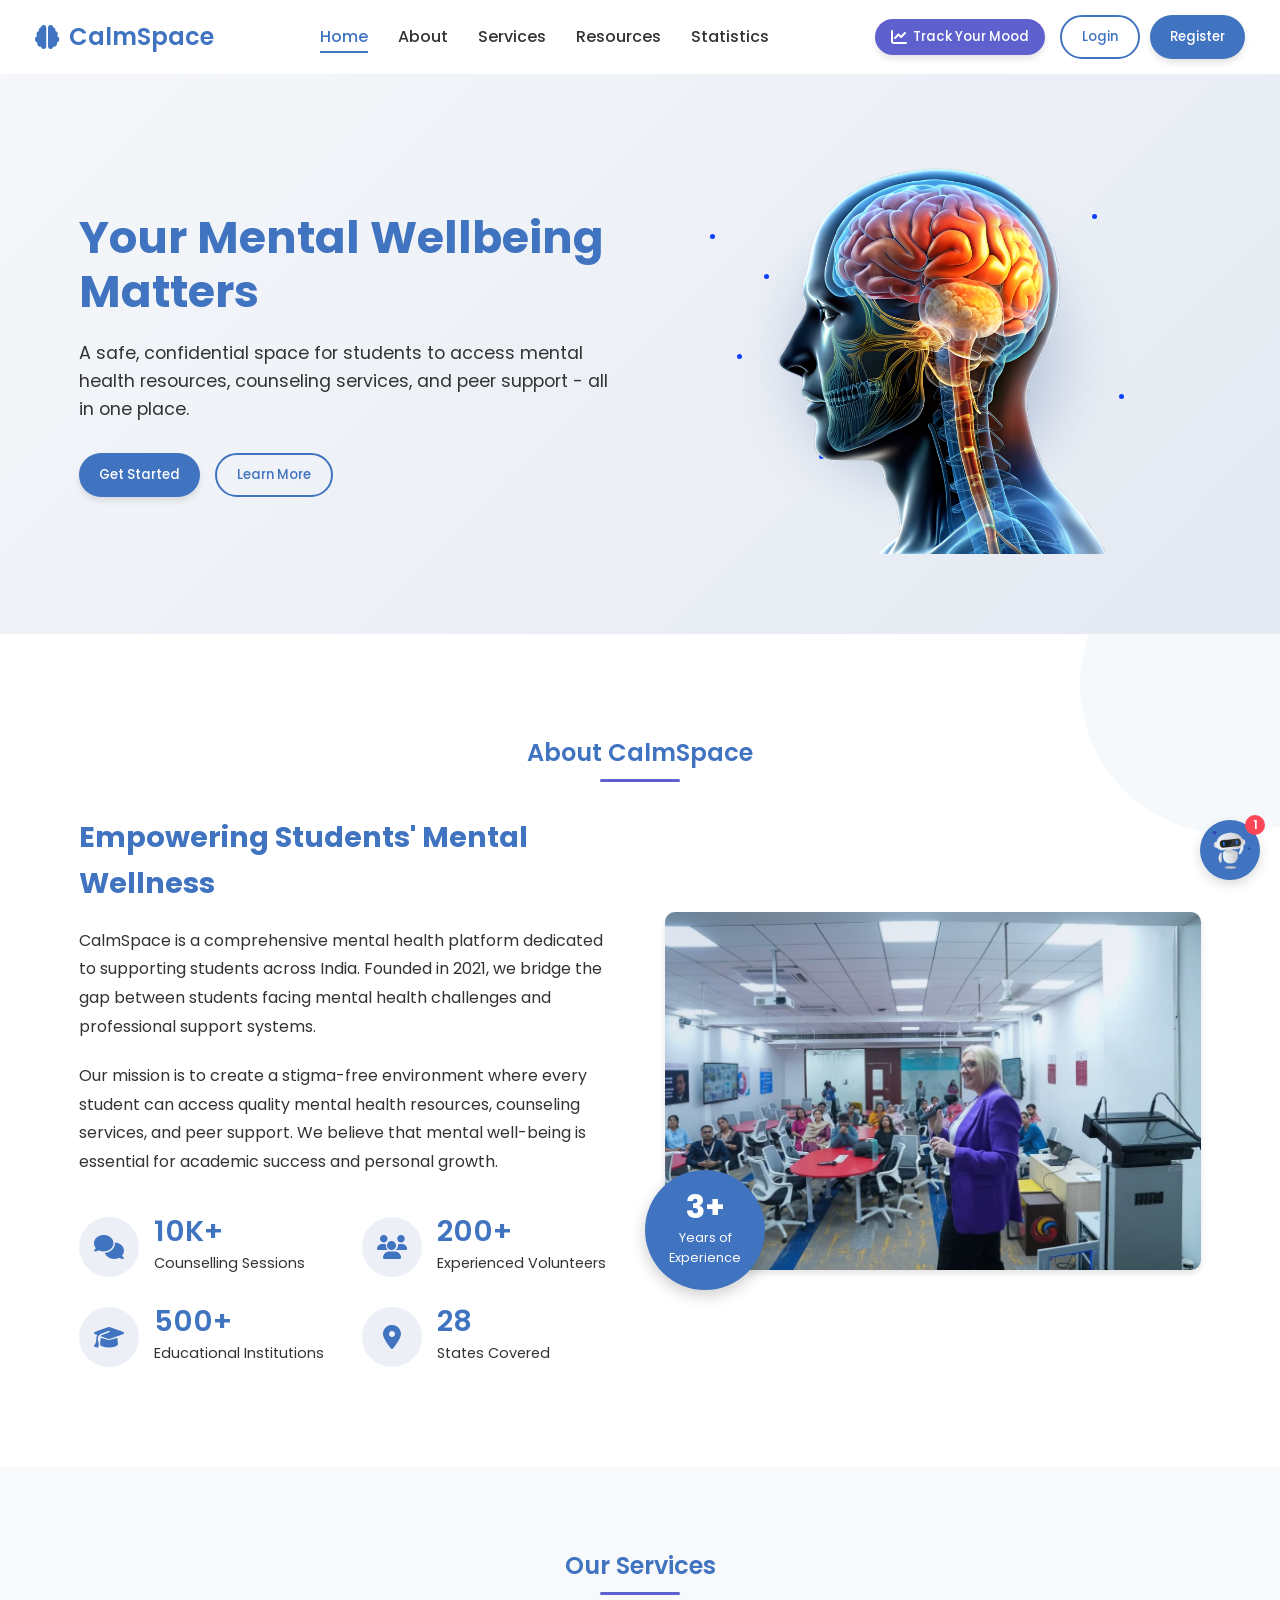
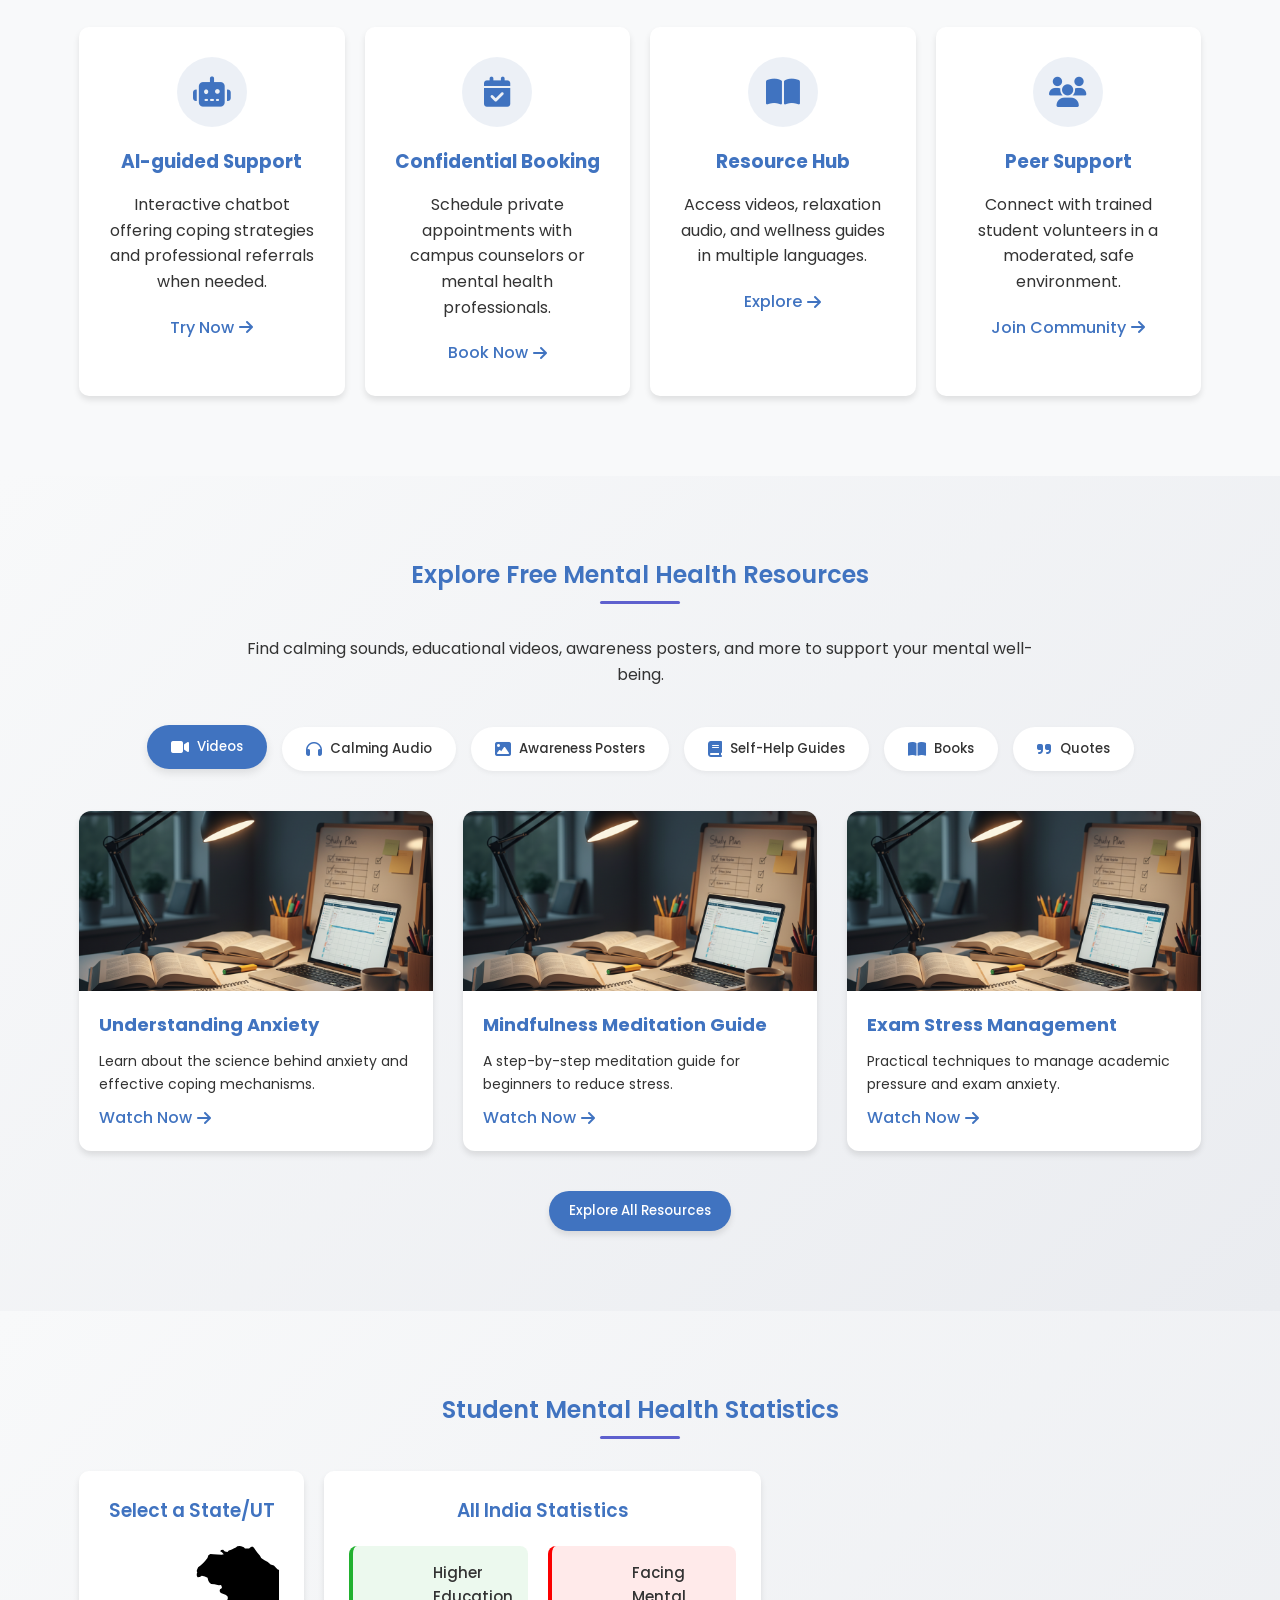
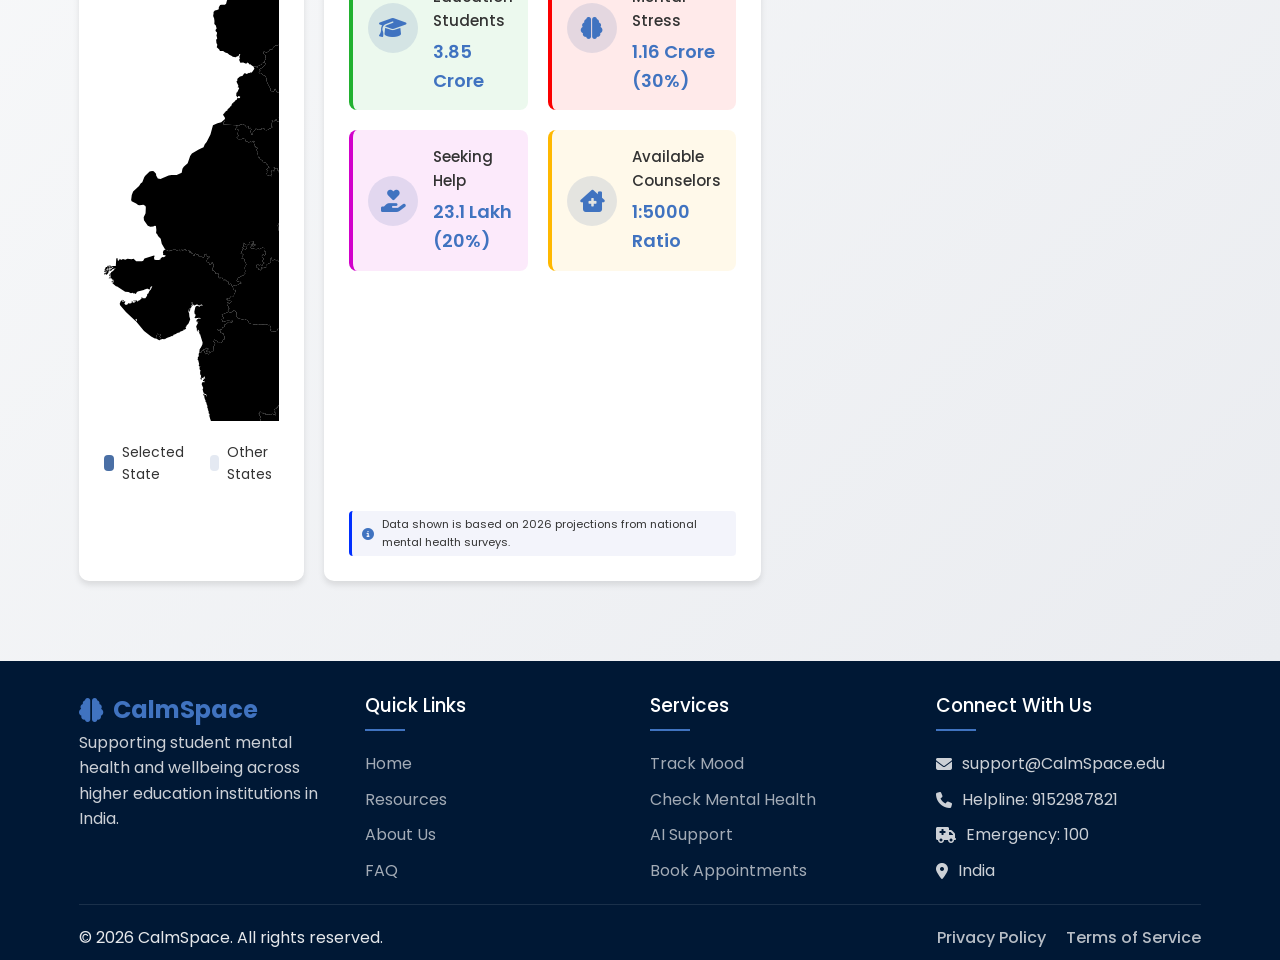
==== commit da92cc4d: "Initial commit: Frontend for CalmSpace mental health application" ====
--- a/AI-support.html
+++ b/AI-support.html
@@ -17,7 +17,7 @@
     <link rel="apple-touch-icon" sizes="180x180" href="images/ico.png">
     <link rel="icon" type="image/png" sizes="32x32" href="images/ico.png">
     <link rel="icon" type="image/png" sizes="16x16" href="images/ico.png">
-    <link rel="manifest" href="images/favicon/site.webmanifest">
+    <!-- <link rel="manifest" href="images/favicon/site.webmanifest"> -->
     
     <!-- Mobile App Capability -->
     <meta name="mobile-web-app-capable" content="yes">
